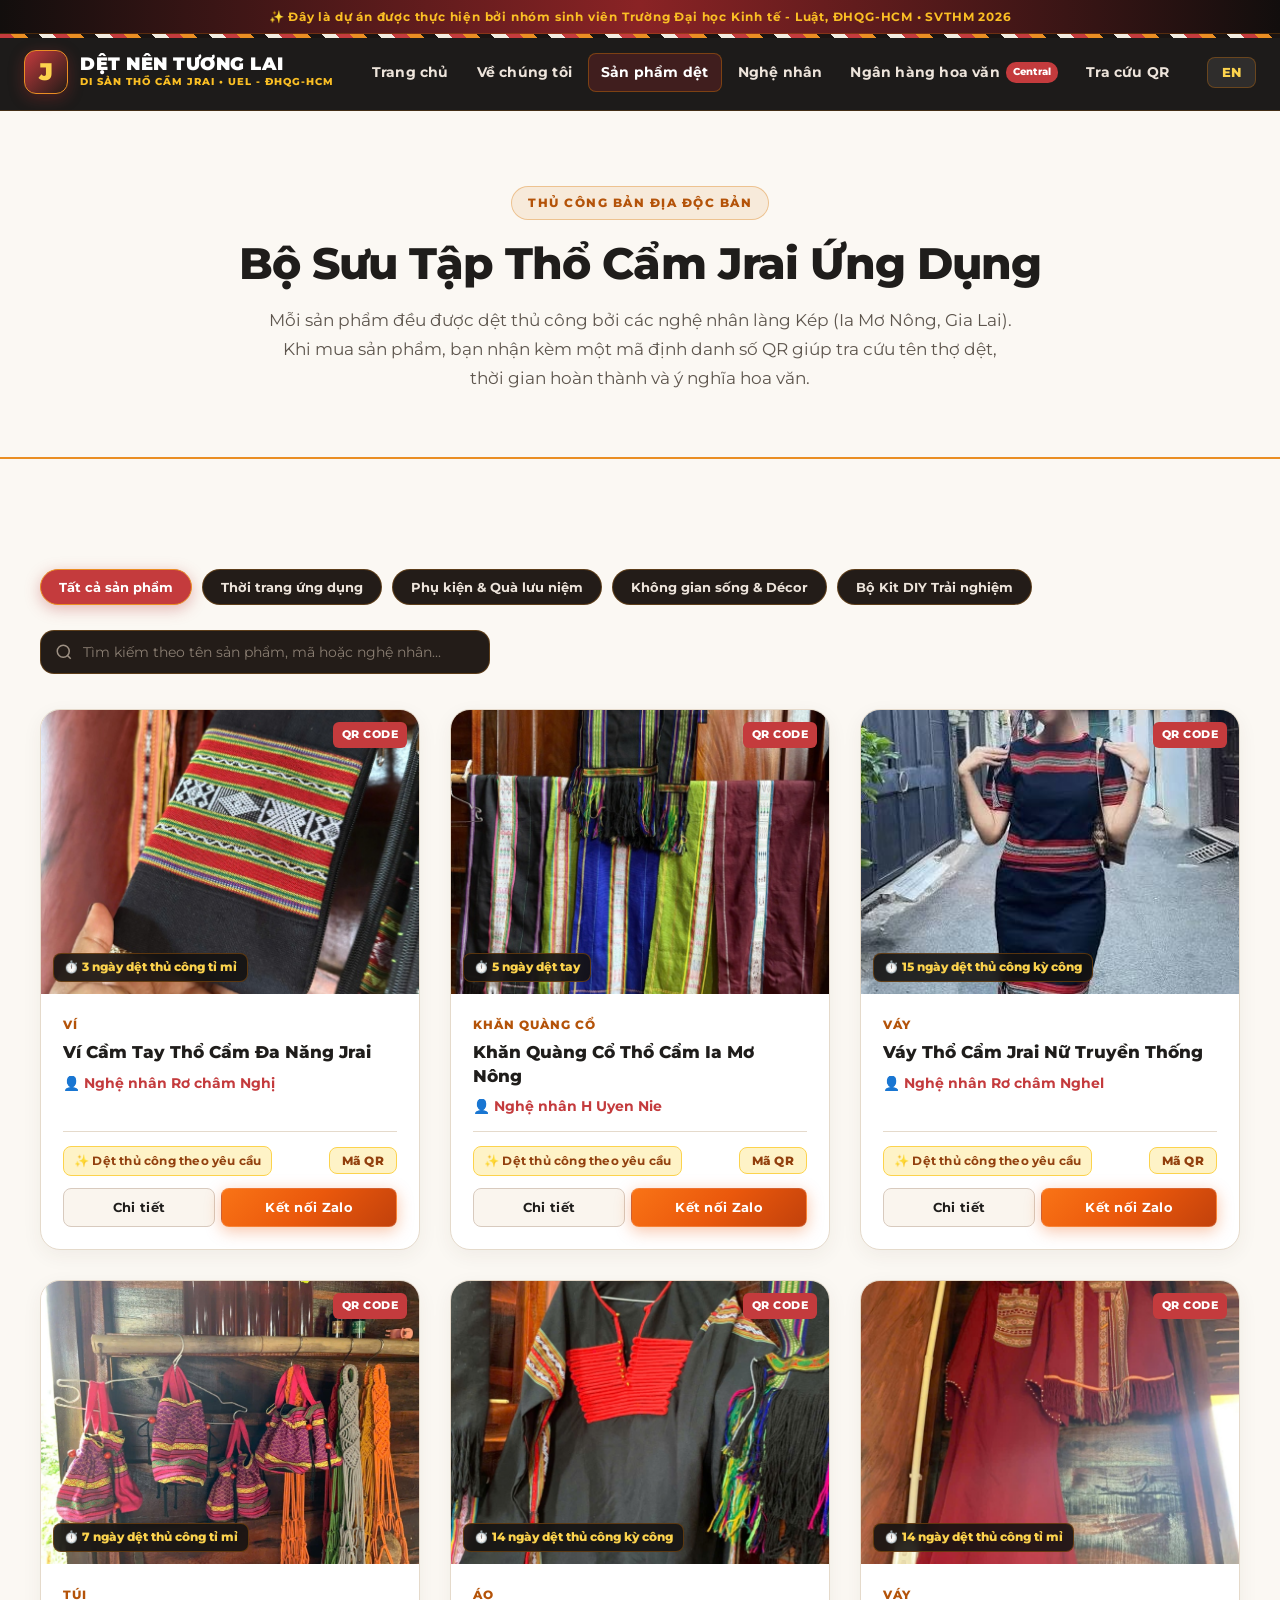
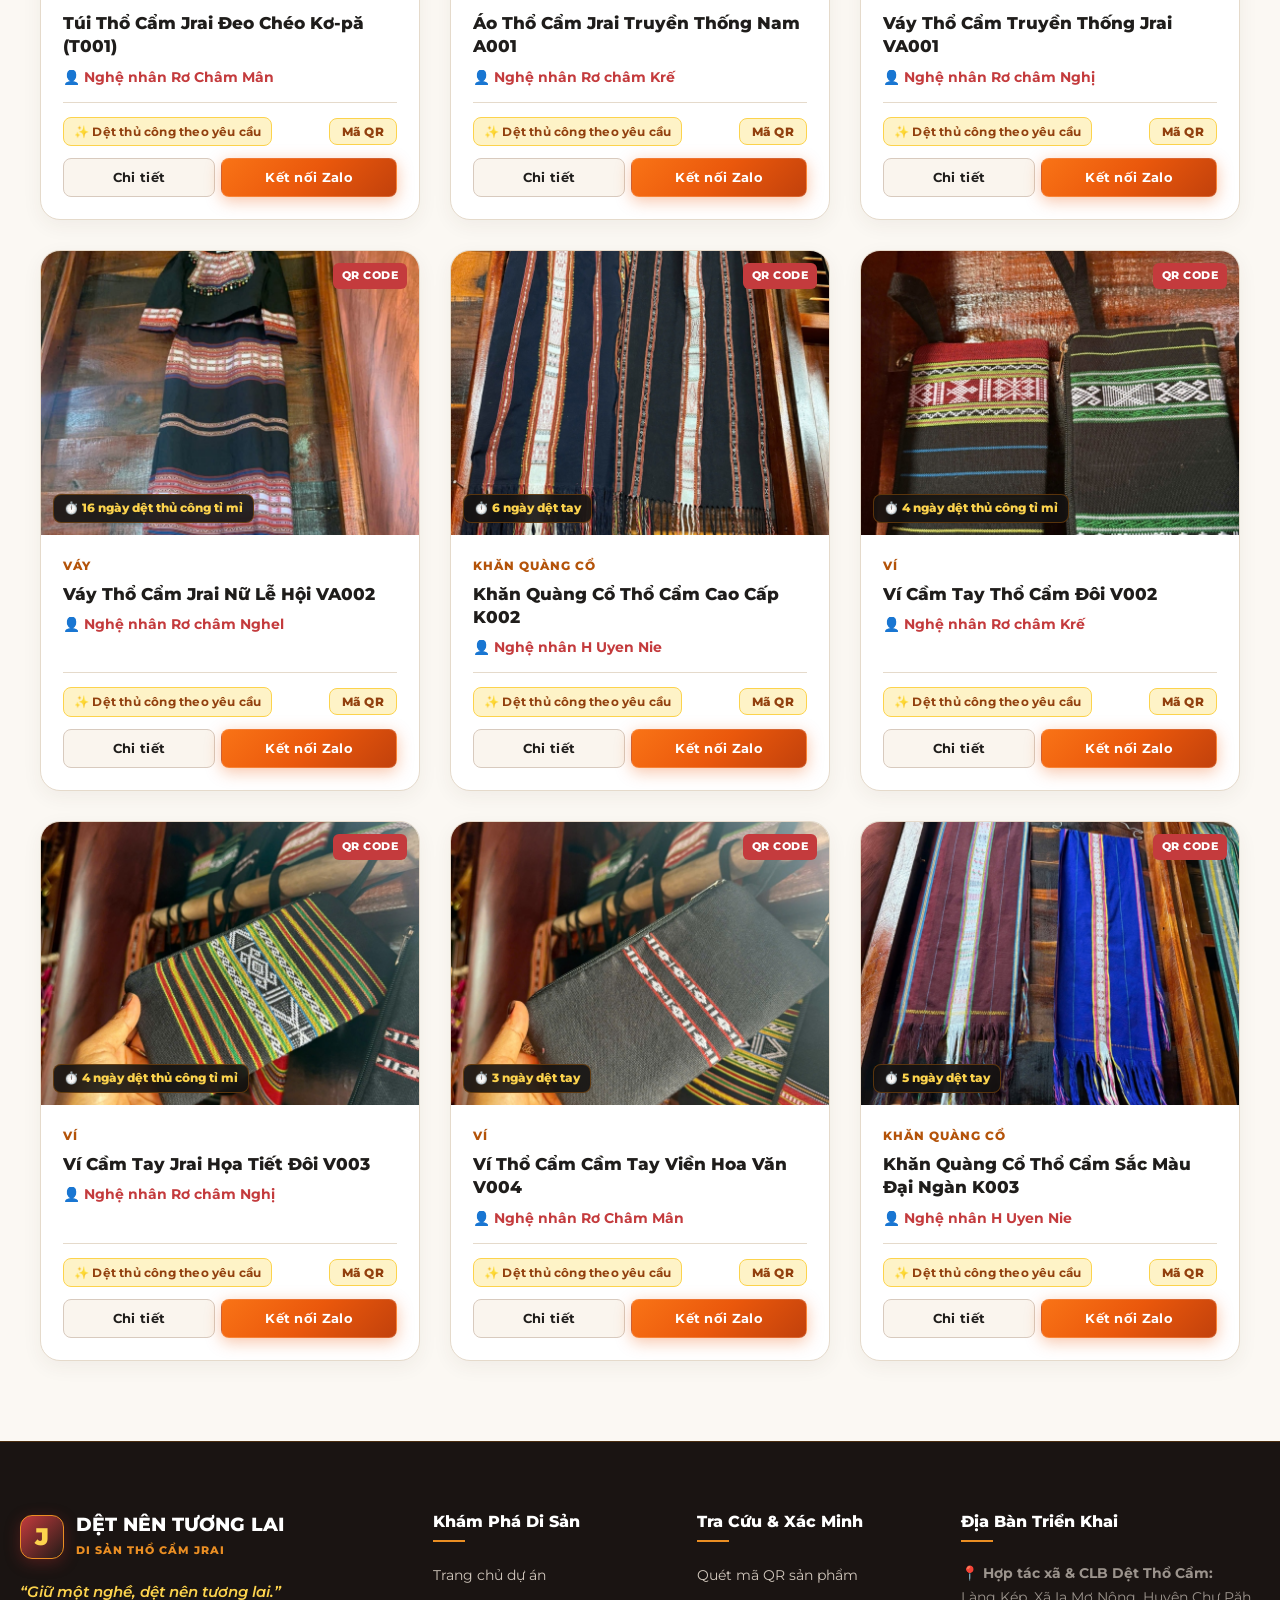
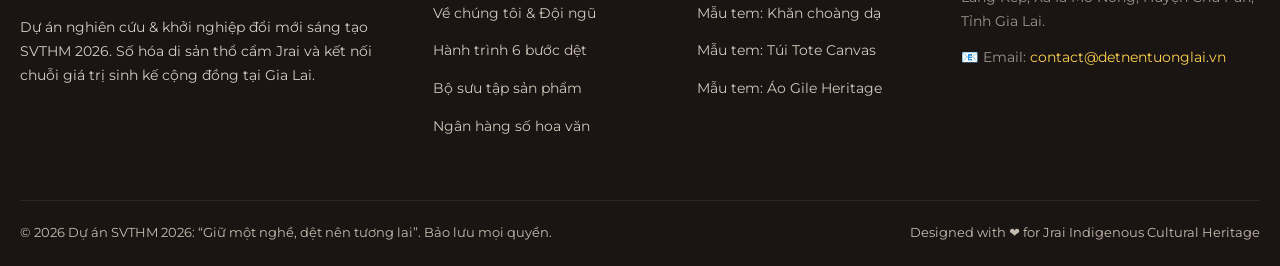
==== products.html @ b79cdd57 "feat: Toan bo ma nguon website Det Nen Tuong Lai - SVTHM 2026" ====
<!DOCTYPE html>
<html lang="vi">
<head>
  <meta charset="UTF-8">
  <meta name="viewport" content="width=device-width, initial-scale=1.0">
  <title>Sản Phẩm Thổ Cẩm — Dệt Nên Tương Lai | SVTHM 2026</title>
  <meta name="description" content="Danh mục sản phẩm thổ cẩm Jrai thủ công tinh xảo: khăn choàng sợi bông, túi tote canvas, áo gile đương đại, khăn runner décor và bộ kit tự dệt DIY.">
  <link rel="stylesheet" href="styles/main.css">
  <style>
    .filter-bar {
      display: flex;
      flex-wrap: wrap;
      gap: 10px;
      align-items: center;
      margin: 30px 0 10px;
    }
    .category-filter-btn {
      padding: 9px 18px;
      border-radius: var(--radius-full);
      background: #231C18;
      border: 1.5px solid rgba(229, 138, 31, 0.3);
      color: #EDE4DB;
      font-size: 0.84rem;
      font-weight: 700;
      cursor: pointer;
      transition: var(--transition-smooth);
    }
    .category-filter-btn:hover, .category-filter-btn.active {
      background: var(--color-bazan-red);
      color: #fff;
      border-color: var(--color-forest-gold);
      box-shadow: 0 4px 15px rgba(185, 56, 58, 0.35);
    }
    .search-filter-wrap {
      display: flex;
      flex-wrap: wrap;
      gap: 15px;
      justify-content: space-between;
      align-items: center;
      margin-bottom: 25px;
    }
    .product-search-box {
      position: relative;
      min-width: 280px;
      flex: 1;
      max-width: 450px;
    }
    .product-search-box input {
      width: 100%;
      padding: 12px 18px 12px 42px;
      border-radius: var(--radius-md);
      border: 1.5px solid rgba(229, 138, 31, 0.3);
      background: #231C18;
      color: #FFFFFF;
      font-size: 0.9rem;
    }
    .product-search-box input::placeholder {
      color: #8A7E72;
    }
    .product-search-box svg {
      position: absolute;
      left: 15px;
      top: 50%;
      transform: translateY(-50%);
      color: var(--color-text-light);
    }
  </style>
</head>
<body class="lang-vi">

  <!-- TOP NOTICE BAR -->
  <div class="top-notice-bar">
    <span class="lang-vi">✨ Đây là dự án được thực hiện bởi nhóm sinh viên Trường Đại học Kinh tế - Luật, ĐHQG-HCM • SVTHM 2026</span>
    <span class="lang-en">✨ Project developed by students of University of Economics and Law, VNU-HCM • SVTHM 2026</span>
  </div>

  <!-- MAIN HEADER -->
  <header class="main-header brocade-border-top">
    <div class="container header-container">
      <a href="index.html" class="logo">
        <div class="logo-badge">J</div>
        <div class="logo-text-wrap">
          <span class="logo-title">DỆT NÊN TƯƠNG LAI</span>
          <span class="logo-subtitle">DI SẢN THỔ CẨM JRAI • UEL - ĐHQG-HCM</span>
        </div>
      </a>

      <nav class="main-nav" id="main-nav">
        <ul class="nav-list">
          <li><a href="index.html" class="nav-link"><span class="lang-vi">Trang chủ</span><span class="lang-en">Home</span></a></li>
          <li><a href="about.html" class="nav-link"><span class="lang-vi">Về chúng tôi</span><span class="lang-en">About Us</span></a></li>
          <li><a href="products.html" class="nav-link active"><span class="lang-vi">Sản phẩm dệt</span><span class="lang-en">Brocade Products</span></a></li>
          <li><a href="artisans.html" class="nav-link"><span class="lang-vi">Nghệ nhân</span><span class="lang-en">Master Artisans</span></a></li>
          <li><a href="motifs.html" class="nav-link"><span class="lang-vi">Ngân hàng hoa văn</span><span class="lang-en">Cultural Bank</span><span class="nav-badge-pill">Central</span></a></li>
          <li><a href="traceability.html" class="nav-link"><span class="lang-vi">Tra cứu QR</span><span class="lang-en">QR Traceability</span></a></li>
        </ul>
      </nav>

      <div class="header-actions">
        <button class="lang-switch-btn" id="lang-toggle-btn" title="Language Switcher">
          <span class="lang-vi">EN</span>
          <span class="lang-en">VI</span>
        </button>
        <button class="mobile-toggle" id="mobile-toggle" aria-label="Menu">
          <svg xmlns="http://www.w3.org/2000/svg" width="24" height="24" viewBox="0 0 24 24" fill="none" stroke="currentColor" stroke-width="2"><line x1="3" y1="12" x2="21" y2="12"></line><line x1="3" y1="6" x2="21" y2="6"></line><line x1="3" y1="18" x2="21" y2="18"></line></svg>
        </button>
      </div>
    </div>
  </header>

  <!-- PRODUCTS HERO -->
  <section class="section section-watermark-weave" style="padding: 75px 0 65px; border-bottom: 2px solid var(--color-forest-gold);">
    <div class="container text-center">
      <span class="section-tag gold">
        <span class="lang-vi">Thủ công bản địa độc bản</span>
        <span class="lang-en">Bespoke Indigenous Craft</span>
      </span>
      <h1 class="section-title" style="margin-bottom: 15px;">
        <span class="lang-vi">Bộ Sưu Tập Thổ Cẩm Jrai Ứng Dụng</span>
        <span class="lang-en">Contemporary Jrai Handwoven Collection</span>
      </h1>
      <p class="section-desc" style="max-width: 750px; margin: 0 auto;">
        <span class="lang-vi">Mỗi sản phẩm đều được dệt thủ công bởi các nghệ nhân làng Kép (Ia Mơ Nông, Gia Lai). Khi mua sản phẩm, bạn nhận kèm một mã định danh số QR giúp tra cứu tên thợ dệt, thời gian hoàn thành và ý nghĩa hoa văn.</span>
        <span class="lang-en">Handcrafted by indigenous artisans in Ia Mo Nong village. Each piece comes with a digital QR tag linking to its maker, weaving hours, and cultural motif story.</span>
      </p>
    </div>
  </section>

  <!-- PRODUCTS CONTENT & FILTER -->
  <section class="section section-watermark-stilt">
    <div class="container">
      <div class="search-filter-wrap">
        <!-- Bộ lọc Category -->
        <div class="filter-bar">
          <button class="category-filter-btn active" data-filter="all">
            <span class="lang-vi">Tất cả sản phẩm</span>
            <span class="lang-en">All Products</span>
          </button>
          <button class="category-filter-btn" data-filter="fashion">
            <span class="lang-vi">Thời trang ứng dụng</span>
            <span class="lang-en">Wearable Fashion</span>
          </button>
          <button class="category-filter-btn" data-filter="accessories">
            <span class="lang-vi">Phụ kiện & Quà lưu niệm</span>
            <span class="lang-en">Everyday Accessories</span>
          </button>
          <button class="category-filter-btn" data-filter="decor">
            <span class="lang-vi">Không gian sống & Décor</span>
            <span class="lang-en">Living & Décor</span>
          </button>
          <button class="category-filter-btn" data-filter="diy">
            <span class="lang-vi">Bộ Kit DIY Trải nghiệm</span>
            <span class="lang-en">DIY Weaving Kit</span>
          </button>
        </div>

        <!-- Ô tìm kiếm sản phẩm -->
        <div class="product-search-box">
          <svg xmlns="http://www.w3.org/2000/svg" width="18" height="18" viewBox="0 0 24 24" fill="none" stroke="currentColor" stroke-width="2"><circle cx="11" cy="11" r="8"></circle><line x1="21" y1="21" x2="16.65" y2="16.65"></line></svg>
          <input type="text" id="product-search-input" placeholder="Tìm kiếm theo tên sản phẩm, mã hoặc nghệ nhân...">
        </div>
      </div>

      <!-- Grid danh sách sản phẩm -->
      <div class="products-grid" id="all-products-grid">
        <!-- Render tự động bởi js/main.js -->
      </div>
    </div>
  </section>

  <!-- MAIN FOOTER -->
  <footer class="main-footer">
    <div class="container footer-top">
      <div>
        <div class="footer-logo-wrap">
          <div class="logo-badge">J</div>
          <div>
            <h3 style="font-family: var(--font-serif); font-size: 1.2rem; color: #fff;">DỆT NÊN TƯƠNG LAI</h3>
            <span style="font-size: 0.7rem; color: var(--color-forest-gold); font-weight: 800; letter-spacing: 1px;">DI SẢN THỔ CẨM JRAI</span>
          </div>
        </div>
        <p class="footer-tagline">“Giữ một nghề, dệt nên tương lai.”</p>
        <p class="footer-desc">
          Dự án nghiên cứu & khởi nghiệp đổi mới sáng tạo SVTHM 2026. Số hóa di sản thổ cẩm Jrai và kết nối chuỗi giá trị sinh kế cộng đồng tại Gia Lai.
        </p>
      </div>

      <div>
        <h4 class="footer-col-title">Khám Phá Di Sản</h4>
        <ul class="footer-links">
          <li><a href="index.html">Trang chủ dự án</a></li>
          <li><a href="about.html">Về chúng tôi & Đội ngũ</a></li>
          <li><a href="about.html#journey">Hành trình 6 bước dệt</a></li>
          <li><a href="products.html">Bộ sưu tập sản phẩm</a></li>
          <li><a href="motifs.html">Ngân hàng số hoa văn</a></li>
        </ul>
      </div>

      <div>
        <h4 class="footer-col-title">Tra Cứu & Xác Minh</h4>
        <ul class="footer-links">
          <li><a href="traceability.html">Quét mã QR sản phẩm</a></li>
          <li><a href="traceability.html?code=JRAI-IMN-001">Mẫu tem: Khăn choàng dạ</a></li>
          <li><a href="traceability.html?code=JRAI-IMN-002">Mẫu tem: Túi Tote Canvas</a></li>
          <li><a href="traceability.html?code=JRAI-IMN-003">Mẫu tem: Áo Gile Heritage</a></li>
        </ul>
      </div>

      <div>
        <h4 class="footer-col-title">Địa Bàn Triển Khai</h4>
        <p style="font-size: 0.88rem; color: #9C948D; line-height: 1.7; margin-bottom: 12px;">
          📍 <strong>Hợp tác xã & CLB Dệt Thổ Cẩm:</strong><br>
          Làng Kép, Xã Ia Mơ Nông, Huyện Chư Păh, Tỉnh Gia Lai.
        </p>
        <p style="font-size: 0.88rem; color: #9C948D; line-height: 1.7;">
          📧 Email: <a href="mailto:contact@detnentuonglai.vn" style="color: var(--color-amber-glow);">contact@detnentuonglai.vn</a>
        </p>
      </div>
    </div>

    <div class="container footer-bottom">
      <div>© 2026 Dự án SVTHM 2026: “Giữ một nghề, dệt nên tương lai”. Bảo lưu mọi quyền.</div>
      <div>Designed with ❤️ for Jrai Indigenous Cultural Heritage</div>
    </div>
  </footer>

  <!-- GLOBAL MODAL -->
  <div class="modal-backdrop" id="global-modal-backdrop">
    <div class="modal-dialog">
      <button class="modal-close-btn" id="modal-close-btn" aria-label="Đóng">&times;</button>
      <div id="modal-dynamic-content"></div>
    </div>
  </div>

  <!-- SCRIPTS -->
  <script src="js/products-data.js"></script>
  <script src="js/artisans-data.js"></script>
  <script src="js/motifs-data.js"></script>
  <script src="js/main.js"></script>
</body>
</html>
---- styles/main.css ----
/* ==========================================================================
   DỰ ÁN SVTHM2026: GIỮ MỘT NGHỀ - DỆT NÊN TƯƠNG LAI
   MAIN DESIGN SYSTEM & STYLESHEET
   Phong cách: Đại ngàn Tây Nguyên Đương Đại (Modern Highland Heritage)
   Typography: Trọn bộ gia đình Montserrat (300, 400, 500, 600, 700, 800, 900)
   ========================================================================== */

@import url('https://fonts.googleapis.com/css2?family=Montserrat:ital,wght@0,300;0,400;0,500;0,600;0,700;0,800;0,900;1,400;1,600;1,700&family=Roboto:wght@300;400;500;700&display=swap');

/* --- CSS VARIABLES (TOKENS) --- */
:root {
  /* Bảng màu Tây Nguyên Tone Nóng Cốt Lõi - Warm Highland Heritage Theme */
  --color-bazan-red: #C43B3D;
  --color-bazan-dark: #8A2325;
  --color-bazan-deep: #541700;
  --color-bazan-light: #E0585A;
  
  --color-indigo-black: #1A1412;
  --color-charcoal-deep: #221B17;
  --color-charcoal-surface: #2B221D;
  --color-charcoal-border: #48382F;
  
  --color-forest-gold: #EA8E23;
  --color-forest-gold-light: #FBBF24;
  --color-amber-glow: #FCD34D;
  
  --color-bark-brown: #3E2719;
  --color-earth-warm: #5A3622;
  
  /* Tone Be Solid & Bông Thô Tự Nhiên Tây Nguyên - Tươi sáng, sang trọng, cực kỳ dễ đọc */
  --color-cotton-ivory: #FBF8F3;       /* Nền trang chính: Be Solid sáng tự nhiên */
  --color-cotton-surface: #F2ECE1;     /* Nền section xen kẽ: Be solid mộc ấm */
  --color-cotton-border: #E5DACB;      /* Viền be tự nhiên thanh lịch */
  
  --color-moss-green: #3D7535;

  --color-text-main: #1F1D1B;          /* Chữ chính: Than bazan đậm, siêu rõ nét trên nền be */
  --color-text-muted: #5D554D;         /* Chữ phụ: Nâu xám trầm dễ đọc */
  --color-text-light: #8A7E72;
  --color-text-on-dark: #FBF9F5;
  --color-text-light: #9E9184;
  --color-text-on-dark: #FBF9F5;
  
  /* Typography không chân hiện đại chuẩn Montserrat */
  --font-heading: 'Montserrat', system-ui, -apple-system, sans-serif;
  --font-sans: 'Montserrat', 'Roboto', system-ui, -apple-system, sans-serif;
  
  /* Container & Shadows */
  --container-max: 1240px;
  --radius-sm: 8px;
  --radius-md: 14px;
  --radius-lg: 20px;
  --radius-xl: 24px;
  --radius-full: 9999px;
  
  --shadow-subtle: 0 4px 15px rgba(0, 0, 0, 0.25);
  --shadow-card: 0 10px 30px rgba(0, 0, 0, 0.4);
  --shadow-hover: 0 18px 45px rgba(185, 56, 58, 0.35);
  --shadow-dark: 0 15px 40px rgba(0, 0, 0, 0.6);

  --transition-smooth: all 0.3s cubic-bezier(0.25, 0.8, 0.25, 1);
}

/* --- RESET & BASE STYLES --- */
*, *::before, *::after {
  box-sizing: border-box;
  margin: 0;
  padding: 0;
}

html {
  font-size: 16px;
  scroll-behavior: smooth;
  -webkit-font-smoothing: antialiased;
}

body {
  font-family: var(--font-sans);
  background-color: var(--color-cotton-ivory);
  color: var(--color-text-main);
  line-height: 1.6;
  overflow-x: hidden;
  min-height: 100vh;
  display: flex;
  flex-direction: column;
}

h1, h2, h3, h4, h5, h6 {
  font-family: var(--font-heading);
  color: #1F1D1B;
  font-weight: 800;
  line-height: 1.25;
}

.hero-section h1, .hero-section h2, .hero-section h3, .hero-section h4, .hero-section h5, .hero-section h6,
.team-section-container h2, .team-section-container h3, .team-section-container h4,
.main-footer h1, .main-footer h2, .main-footer h3,
.top-bar, .main-header {
  color: #FFFFFF !important;
}

img {
  max-width: 100%;
  height: auto;
  display: block;
}

a {
  color: inherit;
  text-decoration: none;
  transition: var(--transition-smooth);
}

button, input, select, textarea {
  font-family: inherit;
  font-size: inherit;
  border: none;
  outline: none;
}

ul, ol {
  list-style: none;
}

/* --- ĐA NGÔN NGỮ (VI/EN SWITCHER) --- */
body.lang-vi .lang-en { display: none !important; }
body.lang-en .lang-vi { display: none !important; }

/* --- TIỆN ÍCH DÙNG CHUNG --- */
.container {
  width: 100%;
  max-width: var(--container-max);
  margin-left: auto;
  margin-right: auto;
  padding-left: 20px;
  padding-right: 20px;
}

.section {
  padding: 80px 0;
  position: relative;
}

.section-tag {
  display: inline-flex;
  align-items: center;
  gap: 8px;
  padding: 6px 16px;
  background-color: rgba(168, 40, 43, 0.08);
  border: 1px solid rgba(168, 40, 43, 0.25);
  color: var(--color-bazan-red);
  font-size: 0.78rem;
  font-weight: 800;
  text-transform: uppercase;
  letter-spacing: 1.5px;
  border-radius: var(--radius-full);
  margin-bottom: 16px;
}

.section-tag.gold {
  background-color: rgba(217, 119, 6, 0.1);
  border-color: rgba(217, 119, 6, 0.35);
  color: #B45309;
}

.section-title {
  font-size: clamp(2rem, 3.8vw, 2.75rem);
  font-weight: 800;
  color: #1F1D1B;
  line-height: 1.25;
  margin-bottom: 18px;
  letter-spacing: -0.02em;
}

.section-desc {
  font-size: 1.05rem;
  color: #5D554D;
  max-width: 680px;
  line-height: 1.7;
}

.text-center {
  text-align: center;
}

.text-center .section-desc {
  margin-left: auto;
  margin-right: auto;
}

/* ==========================================================================
   SOLID BEIGE SECTION BACKGROUNDS (MÀU BE SOLID ĐẠI NGÀN SANG TRỌNG)
   ========================================================================== */
.section-watermark-weave,
.section-watermark-mist,
.section-watermark-feast,
.section-watermark-stilt {
  background-color: var(--color-cotton-ivory) !important;
  background-image: none !important;
}

.section-watermark-hearth,
.section-watermark-gathering,
.section-watermark-artisans,
.section-watermark-field,
.section-watermark-kids {
  background-color: var(--color-cotton-surface) !important;
  background-image: none !important;
}

/* Nhãn trung gian kết nối phi thương mại */
.product-intermediary-badge {
  display: inline-flex;
  align-items: center;
  gap: 5px;
  font-size: 0.76rem;
  font-weight: 700;
  color: #92400E;
  background: #FEF3C7;
  border: 1px solid #FCD34D;
  padding: 4px 10px;
  border-radius: var(--radius-sm);
  letter-spacing: 0.2px;
}

/* Thổ cẩm Brocade Border Pattern */
.brocade-border-top {
  position: relative;
}
.brocade-border-top::before {
  content: '';
  position: absolute;
  top: 0;
  left: 0;
  right: 0;
  height: 4px;
  background: repeating-linear-gradient(
    45deg,
    var(--color-bazan-red),
    var(--color-bazan-red) 10px,
    var(--color-forest-gold) 10px,
    var(--color-forest-gold) 20px,
    var(--color-indigo-black) 20px,
    var(--color-indigo-black) 30px,
    var(--color-cotton-surface) 30px,
    var(--color-cotton-surface) 40px
  );
  z-index: 5;
}

/* --- BUTTONS --- */
.btn {
  display: inline-flex;
  align-items: center;
  justify-content: center;
  gap: 8px;
  padding: 12px 24px;
  border-radius: var(--radius-md);
  font-size: 0.9rem;
  font-weight: 700;
  letter-spacing: 0.3px;
  cursor: pointer;
  transition: var(--transition-smooth);
  text-decoration: none;
}

.btn-primary {
  background: linear-gradient(135deg, var(--color-bazan-red) 0%, var(--color-bazan-deep) 100%);
  color: #fff;
  border: 1px solid var(--color-bazan-red);
  box-shadow: 0 8px 20px rgba(158, 42, 43, 0.25);
}

.btn-primary:hover {
  background: linear-gradient(135deg, var(--color-bazan-light) 0%, var(--color-bazan-red) 100%);
  transform: translateY(-2px);
  box-shadow: 0 12px 28px rgba(158, 42, 43, 0.35);
  color: #fff;
}

.btn-gold {
  background: linear-gradient(135deg, var(--color-forest-gold) 0%, #b45309 100%);
  color: #fff;
  box-shadow: 0 8px 20px rgba(217, 119, 6, 0.25);
}

.btn-gold:hover {
  transform: translateY(-2px);
  box-shadow: 0 12px 28px rgba(217, 119, 6, 0.35);
}

/* Nút liên hệ mua nhanh Zalo & Messenger - Tông màu Nóng Tây Nguyên (Cam & Vàng Nổi bật) */
.btn-zalo {
  background: linear-gradient(135deg, #F97316 0%, #EA580C 50%, #C2410C 100%);
  color: #fff !important;
  font-weight: 700;
  white-space: nowrap;
  box-shadow: 0 4px 16px rgba(234, 88, 12, 0.35);
  border: 1px solid rgba(255, 255, 255, 0.15);
  display: inline-flex;
  align-items: center;
  justify-content: center;
  gap: 8px;
}
.btn-zalo:hover {
  background: linear-gradient(135deg, #FB923C 0%, #EA580C 100%);
  color: #fff !important;
  transform: translateY(-2px);
  box-shadow: 0 8px 24px rgba(234, 88, 12, 0.45);
}

.btn-messenger {
  background: linear-gradient(135deg, #F59E0B 0%, #D97706 50%, #B45309 100%);
  color: #fff !important;
  font-weight: 700;
  white-space: nowrap;
  box-shadow: 0 4px 16px rgba(217, 119, 6, 0.35);
  border: 1px solid rgba(255, 255, 255, 0.15);
  display: inline-flex;
  align-items: center;
  justify-content: center;
  gap: 8px;
}
.btn-messenger:hover {
  background: linear-gradient(135deg, #FBBF24 0%, #D97706 100%);
  color: #fff !important;
  transform: translateY(-2px);
  box-shadow: 0 8px 24px rgba(217, 119, 6, 0.45);
}

.btn-outline {
  background: transparent;
  color: var(--color-bazan-red) !important;
  border: 1.5px solid var(--color-bazan-red);
  font-weight: 700;
}
.btn-outline:hover {
  background-color: var(--color-bazan-red);
  color: #FFFFFF !important;
  transform: translateY(-2px);
  box-shadow: 0 6px 18px rgba(168, 40, 43, 0.25);
}

.hero-section .btn-outline {
  background: rgba(255, 255, 255, 0.08);
  color: #FFFFFF !important;
  border: 1.5px solid rgba(229, 138, 31, 0.65);
  backdrop-filter: blur(8px);
}
.hero-section .btn-outline:hover {
  border-color: var(--color-amber-glow);
  background-color: rgba(229, 138, 31, 0.25);
  color: #FFFFFF !important;
}

.btn-outline-dark {
  background: #FAF5EE;
  color: #1F1D1B !important;
  border: 1px solid #D8CABE;
  font-weight: 700;
  transition: var(--transition-smooth);
}
.btn-outline-dark:hover {
  background: var(--color-bazan-red);
  color: #FFFFFF !important;
  border-color: var(--color-bazan-red);
}

.btn-sm {
  padding: 8px 16px;
  font-size: 0.82rem;
  border-radius: var(--radius-sm);
}

/* ==========================================================================
   HEADER & NAVIGATION
   ========================================================================== */
.top-notice-bar {
  background: linear-gradient(90deg, #120e0d 0%, var(--color-bazan-dark) 50%, #120e0d 100%);
  color: var(--color-forest-gold-light);
  font-size: 0.76rem;
  font-weight: 700;
  letter-spacing: 0.8px;
  padding: 7px 15px;
  text-align: center;
  border-bottom: 1px solid rgba(217, 119, 6, 0.25);
}

.main-header {
  position: sticky;
  top: 0;
  z-index: 100;
  background-color: rgba(20, 18, 17, 0.96);
  backdrop-filter: blur(14px);
  -webkit-backdrop-filter: blur(14px);
  border-bottom: 1px solid rgba(217, 119, 6, 0.2);
}

.header-container {
  display: flex;
  align-items: center;
  justify-content: space-between;
  height: 76px;
  max-width: 1440px;
  width: 100%;
  padding-left: 24px;
  padding-right: 24px;
  gap: 16px;
}

.logo {
  display: flex;
  align-items: center;
  gap: 12px;
  flex-shrink: 0;
}

.logo-badge {
  width: 44px;
  height: 44px;
  background: linear-gradient(135deg, var(--color-bazan-red) 0%, var(--color-charcoal-deep) 100%);
  border: 1.5px solid var(--color-forest-gold);
  border-radius: 12px;
  display: flex;
  align-items: center;
  justify-content: center;
  color: var(--color-amber-glow);
  font-size: 1.5rem;
  font-weight: 900;
  box-shadow: 0 4px 15px rgba(158, 42, 43, 0.4);
  flex-shrink: 0;
}

.logo-text-wrap {
  display: flex;
  flex-direction: column;
}

.logo-title {
  font-size: 1.12rem;
  font-weight: 900;
  color: #FFFFFF;
  letter-spacing: 0.5px;
  line-height: 1.15;
  white-space: nowrap;
}

.logo-subtitle {
  font-size: 0.65rem;
  font-weight: 800;
  color: var(--color-forest-gold-light);
  text-transform: uppercase;
  letter-spacing: 1px;
  white-space: nowrap;
}

.main-nav .nav-list {
  display: flex;
  align-items: center;
  gap: 4px;
  flex-wrap: nowrap;
}

.nav-link {
  padding: 8px 12px;
  border-radius: var(--radius-sm);
  color: #EDE4DB;
  font-size: 0.85rem;
  font-weight: 700;
  letter-spacing: 0.2px;
  transition: var(--transition-smooth);
  display: inline-flex;
  align-items: center;
  gap: 6px;
  white-space: nowrap;
}

.nav-link:hover, .nav-link.active {
  color: var(--color-amber-glow);
  background-color: rgba(255, 255, 255, 0.06);
}

.nav-link.active {
  background-color: rgba(158, 42, 43, 0.28);
  border: 1px solid rgba(217, 119, 6, 0.4);
  color: #fff;
}

.nav-badge-pill {
  font-size: 0.65rem;
  padding: 2px 7px;
  background: var(--color-bazan-red);
  color: #fff;
  border-radius: 10px;
  font-weight: 800;
}

.header-actions {
  display: flex;
  align-items: center;
  gap: 12px;
  flex-shrink: 0;
}

.lang-switch-btn {
  background: rgba(255, 255, 255, 0.08);
  border: 1px solid rgba(217, 119, 6, 0.35);
  color: var(--color-amber-glow);
  padding: 7px 14px;
  border-radius: var(--radius-sm);
  font-size: 0.8rem;
  font-weight: 800;
  cursor: pointer;
  transition: var(--transition-smooth);
}
.lang-switch-btn:hover {
  background: var(--color-forest-gold);
  color: #141211;
}

.mobile-toggle {
  display: none;
  background: rgba(255, 255, 255, 0.08);
  border: 1px solid var(--color-charcoal-border);
  color: #FFFFFF;
  width: 42px;
  height: 42px;
  border-radius: var(--radius-sm);
  cursor: pointer;
  align-items: center;
  justify-content: center;
}

/* ==========================================================================
   HERO BANNER
   ========================================================================== */
.hero-section {
  position: relative;
  background-color: var(--color-indigo-black);
  color: #fff;
  min-height: 600px;
  display: flex;
  align-items: center;
  overflow: hidden;
}

.hero-bg-overlay {
  position: absolute;
  inset: 0;
  background: 
    linear-gradient(to right, rgba(20, 18, 17, 0.96) 0%, rgba(20, 18, 17, 0.82) 48%, rgba(20, 18, 17, 0.45) 100%),
    radial-gradient(circle at 80% 30%, rgba(158, 42, 43, 0.35) 0%, transparent 60%);
  z-index: 2;
  pointer-events: none;
}

/* Hero Carousel Slider */
.hero-slider {
  position: absolute;
  inset: 0;
  z-index: 1;
  overflow: hidden;
}

.hero-slide {
  position: absolute;
  inset: 0;
  opacity: 0;
  transform: scale(1.05);
  transition: opacity 1.2s cubic-bezier(0.4, 0, 0.2, 1), transform 7s ease-out;
  pointer-events: none;
}

.hero-slide.active {
  opacity: 1;
  transform: scale(1);
  pointer-events: auto;
}

.hero-bg-image {
  position: absolute;
  inset: 0;
  width: 100%;
  height: 100%;
  object-fit: cover;
  object-position: center 35%;
  filter: saturate(1.15) contrast(1.1);
}

.hero-slide-caption {
  position: absolute;
  bottom: 22px;
  right: 28px;
  background: rgba(20, 18, 17, 0.78);
  backdrop-filter: blur(8px);
  border: 1px solid rgba(217, 119, 6, 0.45);
  color: var(--color-amber-glow);
  font-size: 0.75rem;
  font-weight: 700;
  padding: 6px 14px;
  border-radius: var(--radius-full);
  z-index: 5;
  letter-spacing: 0.6px;
  box-shadow: 0 4px 15px rgba(0, 0, 0, 0.4);
}

.hero-slider-controls {
  position: absolute;
  bottom: 22px;
  left: 28px;
  display: flex;
  align-items: center;
  gap: 10px;
  z-index: 5;
  background: rgba(20, 18, 17, 0.75);
  padding: 5px 12px;
  border-radius: var(--radius-full);
  border: 1px solid rgba(255, 255, 255, 0.15);
  backdrop-filter: blur(8px);
}

.hero-slider-btn {
  background: transparent;
  color: #fff;
  font-size: 1.1rem;
  cursor: pointer;
  width: 26px;
  height: 26px;
  display: flex;
  align-items: center;
  justify-content: center;
  border-radius: 50%;
  transition: var(--transition-smooth);
}

.hero-slider-btn:hover {
  background: var(--color-forest-gold);
  color: #141211;
}

.hero-slider-dots {
  display: flex;
  align-items: center;
  gap: 6px;
}

.hero-slider-dot {
  width: 7px;
  height: 7px;
  border-radius: 50%;
  background: rgba(255, 255, 255, 0.35);
  cursor: pointer;
  transition: var(--transition-smooth);
}

.hero-slider-dot.active {
  width: 20px;
  border-radius: 10px;
  background: var(--color-amber-glow);
}

.hero-content {
  position: relative;
  z-index: 3;
  max-width: 760px;
  padding: 75px 0 65px;
}

.hero-tagline {
  display: inline-flex;
  align-items: center;
  gap: 8px;
  background: rgba(158, 42, 43, 0.45);
  border: 1px solid rgba(217, 119, 6, 0.55);
  color: var(--color-amber-glow);
  padding: 6px 18px;
  border-radius: var(--radius-full);
  font-size: 0.78rem;
  font-weight: 800;
  letter-spacing: 1.5px;
  text-transform: uppercase;
  margin-bottom: 20px;
}

.hero-title {
  color: #FFFFFF !important;
  text-shadow: 0 3px 18px rgba(0, 0, 0, 0.85);
  font-size: clamp(2.3rem, 4.8vw, 3.6rem);
  font-weight: 900;
  line-height: 1.16;
  margin-bottom: 20px;
  letter-spacing: -0.02em;
}

.hero-title-highlight {
  color: #FBBF24;
  background: linear-gradient(90deg, #F59E0B 0%, #FBBF24 50%, #F97316 100%);
  -webkit-background-clip: text;
  background-clip: text;
  -webkit-text-fill-color: transparent;
  display: inline-block;
}

.hero-desc {
  font-size: 1.05rem;
  color: #D6CEC5;
  line-height: 1.7;
  margin-bottom: 35px;
  font-weight: 400;
}

.hero-actions {
  display: flex;
  flex-wrap: wrap;
  gap: 14px;
  margin-bottom: 45px;
}

.hero-stats-grid {
  display: grid;
  grid-template-columns: repeat(4, 1fr);
  gap: 20px;
  padding-top: 25px;
  border-top: 1px solid rgba(217, 119, 6, 0.25);
}

.hero-stat-item {
  display: flex;
  flex-direction: column;
}

.hero-stat-num {
  font-size: 1.9rem;
  font-weight: 900;
  color: var(--color-amber-glow);
  line-height: 1.1;
}

.hero-stat-label {
  font-size: 0.78rem;
  color: #E8DFD5;
  text-transform: uppercase;
  letter-spacing: 0.8px;
  margin-top: 4px;
  font-weight: 700;
}

/* ==========================================================================
   PROBLEM & INNOVATION
   ========================================================================== */
.innovation-grid {
  display: grid;
  grid-template-columns: 1fr 1fr;
  gap: 50px;
  align-items: center;
}

.innovation-card-box {
  background: #FFFFFF;
  border-radius: var(--radius-lg);
  padding: 40px;
  border: 1px solid var(--color-cotton-border);
  box-shadow: 0 8px 30px rgba(60, 45, 30, 0.06);
}

.pillar-item {
  display: flex;
  gap: 18px;
  margin-top: 24px;
}

.pillar-icon {
  width: 50px;
  height: 50px;
  border-radius: var(--radius-md);
  background: rgba(168, 40, 43, 0.1);
  border: 1px solid rgba(168, 40, 43, 0.25);
  color: var(--color-bazan-red);
  display: flex;
  align-items: center;
  justify-content: center;
  font-size: 1.2rem;
  font-weight: 800;
  flex-shrink: 0;
}

.pillar-icon.gold {
  background: rgba(217, 119, 6, 0.1);
  border-color: rgba(217, 119, 6, 0.3);
  color: #B45309;
}

.pillar-icon.green {
  background: rgba(61, 117, 53, 0.1);
  border-color: rgba(61, 117, 53, 0.3);
  color: #2D6A28;
}

.pillar-title {
  font-size: 1.05rem;
  font-weight: 800;
  color: #1F1D1B;
  margin-bottom: 4px;
}

.pillar-desc {
  font-size: 0.88rem;
  color: #5D554D;
  line-height: 1.6;
}

/* ==========================================================================
   PRODUCT CARDS & GRID
   ========================================================================== */
.products-grid {
  display: grid;
  grid-template-columns: repeat(auto-fill, minmax(280px, 1fr));
  gap: 30px;
  margin-top: 35px;
}

.product-card {
  background: #FFFFFF;
  border-radius: var(--radius-lg);
  overflow: hidden;
  border: 1px solid var(--color-cotton-border);
  box-shadow: 0 6px 20px rgba(60, 45, 30, 0.06);
  transition: var(--transition-smooth);
  display: flex;
  flex-direction: column;
}

.product-card:hover {
  transform: translateY(-6px);
  box-shadow: 0 16px 36px rgba(168, 40, 43, 0.15);
  border-color: var(--color-bazan-red);
}

.product-img-wrap {
  position: relative;
  width: 100%;
  aspect-ratio: 4/3;
  overflow: hidden;
  background-color: var(--color-cotton-surface);
}

.product-img {
  width: 100%;
  height: 100%;
  object-fit: cover;
  transition: transform 0.6s ease;
}

.product-card:hover .product-img {
  transform: scale(1.06);
}

.product-hours-badge {
  position: absolute;
  bottom: 12px;
  left: 12px;
  background: rgba(20, 18, 17, 0.88);
  backdrop-filter: blur(6px);
  color: var(--color-amber-glow);
  font-size: 0.74rem;
  font-weight: 800;
  padding: 4px 10px;
  border-radius: var(--radius-sm);
  border: 1px solid rgba(217, 119, 6, 0.35);
  display: flex;
  align-items: center;
  gap: 5px;
}

.product-qr-badge {
  position: absolute;
  top: 12px;
  right: 12px;
  background: var(--color-bazan-red);
  color: #fff;
  font-size: 0.7rem;
  font-weight: 800;
  padding: 4px 9px;
  border-radius: 6px;
  letter-spacing: 0.5px;
  cursor: pointer;
  transition: var(--transition-smooth);
}
.product-qr-badge:hover {
  background: var(--color-forest-gold);
}

.product-body {
  padding: 22px;
  display: flex;
  flex-direction: column;
  flex: 1;
}

.product-category {
  font-size: 0.74rem;
  font-weight: 800;
  text-transform: uppercase;
  color: #B45309;
  letter-spacing: 1px;
  margin-bottom: 6px;
}

.product-title {
  font-size: 1.08rem;
  font-weight: 800;
  color: #1F1D1B;
  line-height: 1.35;
  margin-bottom: 8px;
  display: -webkit-box;
  -webkit-line-clamp: 2;
  -webkit-box-orient: vertical;
  overflow: hidden;
}

.product-title a {
  color: #1F1D1B;
}
.product-title a:hover {
  color: var(--color-bazan-red);
}

.product-artisan-link {
  font-size: 0.86rem;
  color: var(--color-bazan-red);
  font-weight: 700;
  display: inline-flex;
  align-items: center;
  gap: 6px;
  margin-bottom: 14px;
}
.product-artisan-link:hover {
  text-decoration: underline;
  color: var(--color-bazan-dark);
}

.product-footer {
  margin-top: auto;
  padding-top: 14px;
  border-top: 1px solid var(--color-cotton-border);
}

.product-price-row {
  display: flex;
  align-items: center;
  justify-content: space-between;
  margin-bottom: 12px;
}

.product-price {
  font-size: 1.22rem;
  font-weight: 900;
  color: var(--color-bazan-red);
}

.product-actions-row {
  display: flex;
  gap: 6px;
}

.btn-detail {
  padding: 5px 12px;
  font-size: 0.78rem;
  font-weight: 800;
  background: #FEF3C7;
  color: #92400E;
  border: 1px solid #FCD34D;
  border-radius: var(--radius-sm);
  transition: var(--transition-smooth);
  cursor: pointer;
  letter-spacing: 0.3px;
}
.btn-detail:hover {
  background: var(--color-forest-gold);
  color: #FFFFFF;
}

.btn-outline-dark {
  background: #FAF5EE;
  color: #1F1D1B !important;
  border: 1px solid #D8CABE;
  font-weight: 700;
  transition: var(--transition-smooth);
}
.btn-outline-dark:hover {
  background: var(--color-bazan-red);
  color: #FFFFFF !important;
  border-color: var(--color-bazan-red);
}

/* ==========================================================================
   TEAM MEMBERS SECTION - FORMAT CHUẨN TỨ QUÝ GARDEN (TONE NÓNG TÂY NGUYÊN)
   ========================================================================== */
.team-section-container {
  background: 
    linear-gradient(to bottom, rgba(20, 16, 14, 0.88) 0%, rgba(32, 24, 20, 0.82) 50%, rgba(20, 16, 14, 0.92) 100%),
    url('../images/background/image3.jpg') center/cover no-repeat fixed;
  padding: 85px 0 95px;
  border-top: 1px solid var(--color-cotton-border);
}

.team-section-container .section-title {
  color: #FFFFFF !important;
}

.team-section-container .section-desc {
  color: #E2D9D0 !important;
  max-width: 750px;
  margin: 0 auto 30px;
}

.team-grid {
  display: grid;
  grid-template-columns: repeat(3, 1fr);
  column-gap: 36px;
  row-gap: 125px; /* Khoảng cách rộng rãi giữa 2 hàng giúp ảnh chân dung nhô cao không bị chồng lấn */
  margin-top: 50px;
  padding-top: 60px; /* Chừa không gian cho ảnh người nhô lên trên card */
  margin-bottom: 50px;
}

.mentor-spotlight-wrap {
  display: flex;
  justify-content: center;
  margin: 30px auto 40px;
  padding-top: 60px;
}

.mentor-spotlight-card {
  width: 100%;
  max-width: 360px;
}

.team-card {
  position: relative;
  height: 350px;
  background: #231C18;
  border: 1px solid rgba(229, 138, 31, 0.25);
  border-radius: 20px;
  box-shadow: 0 10px 32px rgba(0, 0, 0, 0.35);
  overflow: visible; /* Cho phép portrait vươn lên trên */
  padding: 0;
  transition: transform 0.4s cubic-bezier(0.25, 0.8, 0.25, 1), box-shadow 0.4s ease;
}

.team-card:hover {
  transform: translateY(-10px);
  box-shadow: 0 24px 56px rgba(185, 56, 58, 0.35);
  border-color: var(--color-forest-gold);
}

/* Khối màu nền bên trái chiếm 52% vươn lên 60px - Tone Nóng Tây Nguyên */
.team-bg-shape {
  position: absolute;
  top: -60px;
  bottom: 0;
  left: 0;
  width: 52%;
  height: calc(100% + 60px);
  background: linear-gradient(160deg, #9E2A2B 0%, #5C1900 100%);
  border-radius: 20px 0 0 20px;
  z-index: 1;
  transition: background 0.3s ease;
}

.team-card:hover .team-bg-shape {
  background: linear-gradient(160deg, #D97706 0%, #8B2500 100%);
}

/* Chữ watermark dọc xoay 180 độ */
.team-bg-text {
  position: absolute;
  top: 12%;
  left: 6px;
  z-index: 2;
  color: rgba(255, 255, 255, 0.12);
  font-size: 28px;
  font-weight: 900;
  writing-mode: vertical-rl;
  transform: rotate(180deg);
  text-transform: uppercase;
  font-family: var(--font-heading);
  letter-spacing: 2px;
  pointer-events: none;
}

/* Portrait Wrapper nhô lên trên */
.team-portrait-wrapper {
  position: absolute;
  top: -60px;
  bottom: 0;
  left: 0;
  right: 0;
  z-index: 3;
  display: flex;
  justify-content: center;
  align-items: flex-end;
  overflow: visible;
}

.team-portrait-wrapper img {
  height: 120%;
  width: auto;
  max-width: 120%;
  object-fit: contain;
  object-position: bottom center;
  display: block;
  transition: transform 0.4s ease;
  transform-origin: bottom center;
}

.team-card:hover .team-portrait-wrapper img {
  transform: scale(1.05);
}

/* Căn chỉnh ảnh bạn Hiếu thẳng hàng ngang với Khang và Cát Tường mà tỷ lệ người vừa vặn, không bị to */
.team-img-hieu {
  transform: translateY(-22px) scale(0.98);
  transform-origin: bottom center;
}
.team-card:hover .team-img-hieu {
  transform: translateY(-22px) scale(1.03);
}

/* Info Overlay phía chân card */
.team-info-overlay {
  position: absolute;
  bottom: 0;
  left: 0;
  right: 0;
  height: 40%;
  background: linear-gradient(to top, rgba(92, 25, 0, 0.98) 0%, rgba(122, 31, 32, 0.75) 55%, rgba(0, 0, 0, 0) 100%);
  z-index: 4;
  display: flex;
  flex-direction: column;
  justify-content: flex-end;
  padding: 18px 16px;
  border-radius: 0 0 20px 20px;
}

.team-name {
  color: #ffffff !important;
  font-size: 17px !important;
  font-weight: 800 !important;
  margin: 0 0 4px 0 !important;
  text-align: left !important;
  letter-spacing: 0.2px;
}

.team-role {
  color: #FBBF24 !important;
  font-size: 11px !important;
  font-weight: 700 !important;
  text-transform: uppercase !important;
  letter-spacing: 1px !important;
  text-align: left !important;
  margin: 0 !important;
}

/* ==========================================================================
   WINDING JOURNEY - BẢN ĐỒ VIỄN DU TÂY NGUYÊN (PHONG CÁCH EXPEDITION TRAIL)
   ========================================================================== */
.journey-section-bg {
  position: relative;
  background: 
    linear-gradient(to bottom, rgba(22, 18, 16, 0.95) 0%, rgba(26, 21, 18, 0.91) 50%, rgba(22, 18, 16, 0.96) 100%),
    url('../images/background/image4.jpg') center/cover no-repeat fixed !important;
}

.journey-winding-wrapper {
  position: relative;
  max-width: 1100px;
  margin: 50px auto 30px;
  padding: 20px 0;
}

/* Đường mòn SVG uốn lượn phong cách bản đồ địa hình */
.journey-winding-svg {
  position: absolute;
  top: 0;
  left: 0;
  width: 100%;
  height: 100%;
  pointer-events: none;
  z-index: 1;
}

.journey-trail-step {
  display: flex;
  align-items: center;
  position: relative;
  z-index: 2;
  margin-bottom: 95px;
}

.journey-trail-step:last-child {
  margin-bottom: 20px;
}

.journey-trail-step.step-left {
  flex-direction: row;
}

.journey-trail-step.step-right {
  flex-direction: row-reverse;
}

/* Thẻ công đoạn thiết kế dạng Tạp chí Viễn Du (Editorial Travelogue) */
.journey-trail-content {
  width: 46%;
  background: #2C231E;
  border-radius: 24px;
  border: 1px solid rgba(229, 138, 31, 0.28);
  box-shadow: 0 16px 40px rgba(0, 0, 0, 0.35);
  overflow: hidden;
  display: flex;
  flex-direction: column;
  position: relative;
  transition: transform 0.4s ease, box-shadow 0.4s ease, border-color 0.4s ease;
}

.journey-trail-content:hover {
  transform: translateY(-8px);
  box-shadow: 0 24px 50px rgba(185, 56, 58, 0.35);
  border-color: var(--color-forest-gold);
}

/* Ảnh phong cảnh thực địa có viền mây / brush cong mềm */
.journey-trail-thumb {
  height: 220px;
  position: relative;
  overflow: hidden;
  background-color: var(--color-charcoal-deep);
}

.journey-trail-thumb img {
  width: 100%;
  height: 100%;
  object-fit: cover;
  transition: transform 0.6s ease;
}

.journey-trail-content:hover .journey-trail-thumb img {
  transform: scale(1.08);
}

.journey-milestone-tag {
  position: absolute;
  top: 14px;
  left: 14px;
  background: rgba(20, 18, 17, 0.88);
  backdrop-filter: blur(6px);
  color: var(--color-amber-glow);
  font-size: 0.72rem;
  font-weight: 800;
  padding: 5px 14px;
  border-radius: var(--radius-full);
  border: 1px solid rgba(217, 119, 6, 0.4);
  letter-spacing: 1px;
  text-transform: uppercase;
  z-index: 2;
}

/* Thân nội dung với số Watermark khổng lồ phía sau */
.journey-trail-body {
  padding: 26px 28px 24px;
  position: relative;
  overflow: hidden;
}

.journey-watermark-num {
  position: absolute;
  top: -15px;
  right: 15px;
  font-size: 6.2rem;
  font-weight: 900;
  color: rgba(229, 138, 31, 0.1);
  font-family: var(--font-serif);
  line-height: 1;
  pointer-events: none;
  user-select: none;
}

.journey-trail-num {
  font-size: 0.78rem;
  font-weight: 900;
  color: var(--color-amber-glow);
  letter-spacing: 2px;
  margin-bottom: 6px;
  text-transform: uppercase;
}

.journey-trail-title {
  font-size: 1.3rem;
  font-weight: 900;
  color: #FFFFFF;
  margin-bottom: 6px;
  letter-spacing: -0.01em;
}

.journey-trail-subtitle {
  font-size: 0.84rem;
  color: var(--color-forest-gold-light);
  font-weight: 700;
  margin-bottom: 12px;
}

.journey-specs-pills {
  display: flex;
  flex-wrap: wrap;
  gap: 8px;
  margin-bottom: 14px;
}

.journey-spec-pill {
  font-size: 0.74rem;
  font-weight: 700;
  color: #EDE4DB;
  background: #2A221D;
  border: 1px solid #3A2E26;
  padding: 3px 10px;
  border-radius: var(--radius-sm);
}

.journey-trail-text {
  font-size: 0.88rem;
  color: var(--color-text-muted);
  line-height: 1.7;
  margin-bottom: 15px;
}

.journey-trail-link {
  display: inline-flex;
  align-items: center;
  gap: 6px;
  font-size: 0.82rem;
  font-weight: 800;
  color: var(--color-bazan-red);
  text-transform: uppercase;
  letter-spacing: 0.5px;
  transition: gap 0.3s ease;
}

.journey-trail-link:hover {
  gap: 10px;
  color: var(--color-forest-gold);
}

/* Nút mốc Waypoint tròn ở giữa đường mòn */
.journey-trail-center {
  width: 8%;
  display: flex;
  flex-direction: column;
  align-items: center;
  justify-content: center;
  position: relative;
}

.journey-pin-node {
  width: 56px;
  height: 56px;
  border-radius: 50%;
  background: linear-gradient(135deg, #9E2A2B 0%, #5C1900 100%);
  color: #fff;
  border: 4px solid #fff;
  box-shadow: 0 6px 24px rgba(158, 42, 43, 0.4);
  display: flex;
  align-items: center;
  justify-content: center;
  font-size: 1.15rem;
  font-weight: 900;
  z-index: 3;
  transition: transform 0.3s cubic-bezier(0.25, 0.8, 0.25, 1), background 0.3s ease;
}

.journey-trail-step:hover .journey-pin-node {
  transform: scale(1.18);
  background: linear-gradient(135deg, #D97706 0%, #9E2A2B 100%);
  box-shadow: 0 10px 30px rgba(217, 119, 6, 0.5);
}

.journey-trail-spacer {
  width: 46%;
}

@media (max-width: 860px) {
  .journey-winding-svg {
    display: none;
  }
  .journey-trail-step,
  .journey-trail-step.step-right {
    flex-direction: column;
    align-items: flex-start;
    margin-bottom: 50px;
    padding-left: 32px;
    border-left: 3px dashed var(--color-bazan-red);
  }
  .journey-trail-center {
    position: absolute;
    left: -19px;
    top: 15px;
    width: auto;
  }
  .journey-pin-node {
    width: 36px;
    height: 36px;
    font-size: 0.88rem;
    border-width: 2px;
  }
  .journey-trail-content {
    width: 100%;
  }
  .journey-trail-spacer {
    display: none;
  }
}

/* ==========================================================================
   ARTISANS & MOTIFS STYLES
   ========================================================================== */
.artisan-card {
  background: #FFFFFF;
  border-radius: var(--radius-lg);
  border: 1px solid var(--color-cotton-border);
  overflow: hidden;
  box-shadow: 0 6px 20px rgba(60, 45, 30, 0.06);
  transition: var(--transition-smooth);
  display: flex;
  flex-direction: column;
}

.artisan-card:hover {
  transform: translateY(-6px);
  box-shadow: 0 16px 36px rgba(168, 40, 43, 0.15);
  border-color: var(--color-bazan-red);
}

.artisan-img-wrap {
  height: 220px;
  position: relative;
  overflow: hidden;
  background-color: var(--color-cotton-surface);
}

.artisan-img-wrap img {
  width: 100%;
  height: 100%;
  object-fit: cover;
  transition: transform 0.5s ease;
}

.artisan-card:hover .artisan-img-wrap img {
  transform: scale(1.06);
}

.artisan-exp-badge {
  position: absolute;
  bottom: 12px;
  left: 12px;
  background: rgba(20, 18, 17, 0.9);
  color: var(--color-amber-glow);
  font-size: 0.74rem;
  font-weight: 800;
  padding: 4px 10px;
  border-radius: var(--radius-sm);
  border: 1px solid rgba(217, 119, 6, 0.4);
}

.artisan-body {
  padding: 22px;
  display: flex;
  flex-direction: column;
  flex: 1;
}

.artisan-name {
  font-size: 1.2rem;
  font-weight: 800;
  color: #1F1D1B;
  margin-bottom: 4px;
}

.artisan-village {
  font-size: 0.8rem;
  color: #B45309;
  font-weight: 700;
  margin-bottom: 12px;
}

.artisan-quote {
  font-size: 0.88rem;
  color: #5D554D;
  font-style: italic;
  line-height: 1.6;
  margin-bottom: 15px;
  flex: 1;
}

/* ==========================================================================
   MODAL QR IN TEM MÁC & PRINT DIALOG
   ========================================================================== */
.qr-modal-card {
  padding: 35px 25px;
  text-align: center;
}

.qr-code-canvas-wrap {
  width: 220px;
  height: 220px;
  margin: 15px auto;
  padding: 12px;
  background: #fff;
  border: 2px dashed var(--color-bazan-red);
  border-radius: var(--radius-md);
  display: flex;
  align-items: center;
  justify-content: center;
}

.qr-code-canvas-wrap img {
  width: 100%;
  height: 100%;
  object-fit: contain;
}

/* ==========================================================================
   INFINITE MARQUEE RUNNING STRIP (GIỮ MỘT NGHỀ, DỆT NÊN TƯƠNG LAI)
   ========================================================================== */
.marquee-strip {
  width: 100%;
  overflow: hidden;
  white-space: nowrap;
  background: linear-gradient(90deg, #9E2A2B 0%, #7A1F20 50%, #5C1900 100%);
  color: #fff;
  padding: 14px 0;
  border-top: 2px solid var(--color-forest-gold);
  border-bottom: 2px solid var(--color-forest-gold);
  box-shadow: 0 6px 20px rgba(0, 0, 0, 0.18);
  position: relative;
  z-index: 5;
}

.marquee-track {
  display: inline-flex;
  gap: 0;
  animation: marquee-scroll 26s linear infinite;
}

.marquee-track:hover {
  animation-play-state: paused;
}

.marquee-item {
  display: inline-flex;
  align-items: center;
  gap: 22px;
  padding: 0 32px;
  font-size: 0.95rem;
  font-weight: 800;
  text-transform: uppercase;
  letter-spacing: 2px;
  color: #fff;
}

.marquee-item .highlight-gold {
  color: var(--color-amber-glow);
  font-weight: 900;
}

.marquee-item .separator-symbol {
  color: var(--color-forest-gold);
  font-size: 1.15rem;
}

@keyframes marquee-scroll {
  0% { transform: translateX(0); }
  100% { transform: translateX(-50%); }
}

/* ==========================================================================
   DIGITAL MOTIF BANK (NGÂN HÀNG SỐ HOA VĂN)
   ========================================================================== */
.motif-card {
  background: #FFFFFF;
  border-radius: var(--radius-lg);
  border: 1px solid var(--color-cotton-border);
  overflow: hidden;
  box-shadow: 0 6px 20px rgba(60, 45, 30, 0.06);
  transition: transform 0.4s ease, box-shadow 0.4s ease, border-color 0.4s ease;
  display: flex;
  flex-direction: column;
  height: 100%;
}

.motif-card:hover {
  transform: translateY(-8px);
  box-shadow: 0 16px 36px rgba(168, 40, 43, 0.15);
  border-color: var(--color-bazan-red);
}

.motif-header {
  position: relative;
  height: 250px;
  background: radial-gradient(circle at center, #F4EFE6 0%, #E8DFC8 100%);
  display: flex;
  align-items: center;
  justify-content: center;
  padding: 25px;
  overflow: hidden;
  border-bottom: 2px solid var(--color-forest-gold);
}

.motif-header img {
  max-width: 82%;
  max-height: 82%;
  object-fit: contain;
  filter: drop-shadow(0 10px 20px rgba(0, 0, 0, 0.15));
  transition: transform 0.5s cubic-bezier(0.25, 0.8, 0.25, 1);
}

.motif-card:hover .motif-header img {
  transform: scale(1.1);
}

.motif-jrai-name {
  position: absolute;
  bottom: 12px;
  right: 14px;
  background: rgba(20, 18, 17, 0.88);
  backdrop-filter: blur(6px);
  color: var(--color-amber-glow);
  font-size: 0.75rem;
  font-weight: 800;
  padding: 4px 12px;
  border-radius: var(--radius-full);
  border: 1px solid rgba(217, 119, 6, 0.4);
  letter-spacing: 0.5px;
}

.motif-body {
  padding: 24px;
  display: flex;
  flex-direction: column;
  flex: 1;
}

.motif-theme-tag {
  font-size: 0.72rem;
  font-weight: 800;
  text-transform: uppercase;
  color: #B45309;
  letter-spacing: 1px;
  margin-bottom: 6px;
}

.motif-title {
  font-size: 1.15rem;
  font-weight: 800;
  color: #1F1D1B;
  margin-bottom: 10px;
  line-height: 1.35;
}

.motif-meaning {
  font-size: 0.86rem;
  color: #5D554D;
  line-height: 1.6;
  margin-bottom: 16px;
  display: -webkit-box;
  -webkit-line-clamp: 4;
  -webkit-box-orient: vertical;
  overflow: hidden;
  flex: 1;
}

.motif-colors-pills {
  display: flex;
  flex-wrap: wrap;
  gap: 6px;
  margin-bottom: 14px;
}

.motif-color-pill {
  font-size: 0.72rem;
  padding: 3px 8px;
  background: #2A221D;
  border: 1px solid #3A2E26;
  border-radius: var(--radius-sm);
  color: #EDE4DB;
  font-weight: 600;
}

.motif-verified {
  font-size: 0.78rem;
  color: var(--color-forest-gold-light);
  font-weight: 700;
  padding-top: 12px;
  border-top: 1px dashed rgba(229, 138, 31, 0.3);
}

/* ==========================================================================
   FOOTER
   ========================================================================== */
.main-footer {
  background-color: var(--color-indigo-black);
  color: #D6CEC5;
  margin-top: auto;
  border-top: 1px solid rgba(217, 119, 6, 0.25);
}

.footer-top {
  padding: 70px 0 50px;
  display: grid;
  grid-template-columns: 2fr 1.2fr 1.2fr 1.6fr;
  gap: 40px;
}

.footer-logo-wrap {
  display: flex;
  align-items: center;
  gap: 12px;
  margin-bottom: 18px;
}

.footer-tagline {
  font-style: italic;
  color: var(--color-amber-glow);
  font-size: 0.95rem;
  font-weight: 600;
  margin-bottom: 12px;
}

.footer-desc {
  font-size: 0.88rem;
  line-height: 1.7;
  color: #D6CEC5;
  max-width: 360px;
}

.footer-col-title {
  font-size: 1rem;
  font-weight: 800;
  color: #FFFFFF;
  margin-bottom: 20px;
  position: relative;
  padding-bottom: 10px;
}

.footer-col-title::after {
  content: '';
  position: absolute;
  bottom: 0;
  left: 0;
  width: 32px;
  height: 2px;
  background: var(--color-forest-gold);
}

.footer-links li {
  margin-bottom: 12px;
}

.footer-links a {
  color: #D1C7BC;
  font-size: 0.88rem;
  transition: var(--transition-smooth);
}
.footer-links a:hover {
  color: var(--color-amber-glow);
  padding-left: 5px;
}

.footer-bottom {
  padding: 22px 0;
  border-top: 1px solid rgba(255, 255, 255, 0.08);
  font-size: 0.8rem;
  color: #C7BCB0;
  display: flex;
  align-items: center;
  justify-content: space-between;
}

/* ==========================================================================
   MODAL BACKDROP
   ========================================================================== */
.modal-backdrop {
  position: fixed;
  inset: 0;
  background: rgba(14, 12, 11, 0.82);
  backdrop-filter: blur(8px);
  z-index: 1000;
  display: flex;
  align-items: center;
  justify-content: center;
  padding: 20px;
  opacity: 0;
  pointer-events: none;
  transition: opacity 0.3s ease;
}

.modal-backdrop.open {
  opacity: 1;
  pointer-events: auto;
}

.modal-dialog {
  background: #1C1715;
  border-radius: var(--radius-xl);
  max-width: 820px;
  width: 100%;
  max-height: 90vh;
  overflow-y: auto;
  border: 1px solid rgba(229, 138, 31, 0.35);
  box-shadow: 0 20px 60px rgba(0, 0, 0, 0.7);
  position: relative;
  color: #EDE4DB;
  transform: translateY(20px);
  transition: transform 0.3s ease;
}

.modal-backdrop.open .modal-dialog {
  transform: translateY(0);
}

.modal-close-btn {
  position: absolute;
  top: 18px;
  right: 18px;
  width: 36px;
  height: 36px;
  border-radius: 50%;
  background: rgba(255, 255, 255, 0.1);
  color: #EDE4DB;
  border: none;
  display: flex;
  align-items: center;
  justify-content: center;
  font-size: 1.3rem;
  cursor: pointer;
  z-index: 10;
  transition: var(--transition-smooth);
}
.modal-close-btn:hover {
  background: var(--color-bazan-red);
  color: #fff;
}

/* ==========================================================================
   TRACEABILITY STYLES (TRA CỨU NGUỒN GỐC SỐ)
   ========================================================================== */
.trace-search-box {
  background: #FFFFFF;
  border-radius: var(--radius-xl);
  padding: 35px 30px;
  border: 1px solid var(--color-cotton-border);
  box-shadow: 0 10px 35px rgba(60, 45, 30, 0.08);
  max-width: 860px;
  margin: -45px auto 40px;
  position: relative;
  z-index: 10;
}

.trace-input-wrap {
  display: flex;
  gap: 12px;
  margin-bottom: 20px;
}

.trace-input {
  flex: 1;
  padding: 14px 20px;
  background: #FAF6F0;
  border: 1.5px solid #D8CABE;
  border-radius: var(--radius-md);
  color: #1F1D1B;
  font-size: 0.95rem;
  font-weight: 600;
  outline: none;
  transition: var(--transition-smooth);
}
.trace-input:focus {
  border-color: var(--color-bazan-red);
  box-shadow: 0 0 0 3px rgba(168, 40, 43, 0.15);
}
.trace-input::placeholder {
  color: #8A7E72;
}

.sample-codes-pills {
  display: flex;
  align-items: center;
  flex-wrap: wrap;
  gap: 8px;
}

.sample-pill {
  padding: 6px 14px;
  background: #F4EFE6;
  border: 1px solid #E5DACB;
  color: var(--color-bazan-red);
  font-size: 0.78rem;
  font-weight: 700;
  border-radius: var(--radius-full);
  cursor: pointer;
  transition: var(--transition-smooth);
}
.sample-pill:hover {
  background: var(--color-bazan-red);
  color: #fff;
  border-color: var(--color-bazan-red);
}

.trace-result-card {
  background: #FFFFFF;
  border-radius: var(--radius-xl);
  border: 1px solid var(--color-cotton-border);
  box-shadow: 0 10px 35px rgba(60, 45, 30, 0.08);
  overflow: hidden;
  max-width: 860px;
  margin: 0 auto;
  color: #1F1D1B;
}

/* ==========================================================================
   RESPONSIVE
   ========================================================================== */
@media (max-width: 1024px) {
  .team-grid {
    grid-template-columns: repeat(2, 1fr);
    gap: 30px;
  }
  .footer-top {
    grid-template-columns: 1fr 1fr;
    gap: 40px;
  }
  .innovation-grid {
    grid-template-columns: 1fr;
  }
}

@media (max-width: 1080px) {
  .mobile-toggle {
    display: flex;
  }
  .main-nav {
    position: fixed;
    top: 76px;
    left: 0;
    right: 0;
    background: rgba(20, 18, 17, 0.98);
    backdrop-filter: blur(16px);
    -webkit-backdrop-filter: blur(16px);
    padding: 25px 24px;
    border-bottom: 2px solid var(--color-forest-gold);
    display: none;
    box-shadow: var(--shadow-dark);
    z-index: 100;
  }
  .main-nav.open {
    display: block;
  }
  .main-nav .nav-list {
    flex-direction: column;
    align-items: flex-start;
    gap: 12px;
  }
  .nav-link {
    width: 100%;
    font-size: 0.95rem;
    padding: 10px 14px;
  }
}

@media (max-width: 768px) {
  .hero-stats-grid {
    grid-template-columns: 1fr 1fr;
    gap: 15px;
  }
  .journey-stepper {
    flex-direction: column;
    gap: 25px;
  }
  .journey-stepper::before {
    display: none;
  }
  .journey-step-card {
    flex-direction: row;
    width: 100%;
    text-align: left;
    align-items: flex-start;
  }
  .journey-step-body {
    text-align: left;
  }
  .footer-top {
    grid-template-columns: 1fr;
  }
  .footer-bottom {
    flex-direction: column;
    gap: 12px;
    text-align: center;
  }
}

@media (max-width: 992px) {
  .team-grid {
    grid-template-columns: repeat(2, 1fr);
    row-gap: 110px;
  }
}

@media (max-width: 600px) {
  .team-grid {
    grid-template-columns: 1fr;
    row-gap: 90px;
    padding-top: 50px;
  }
}
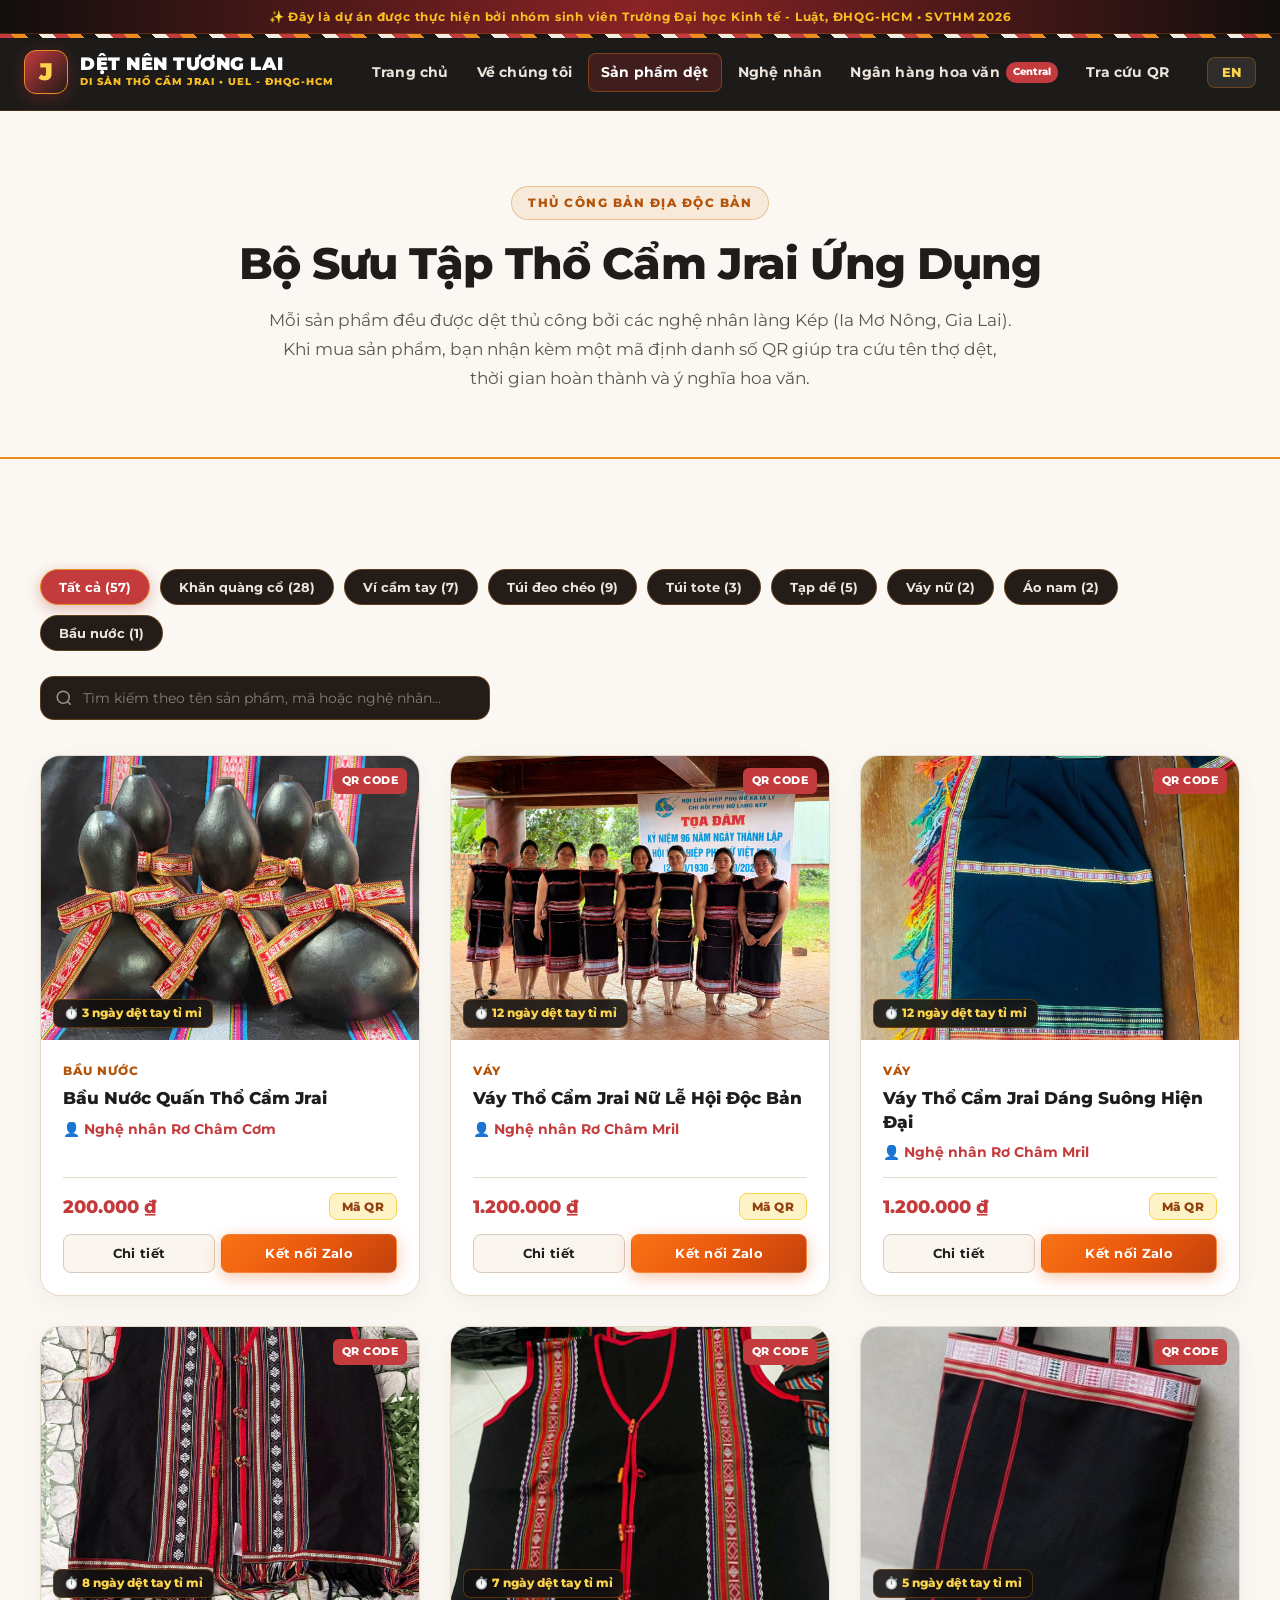
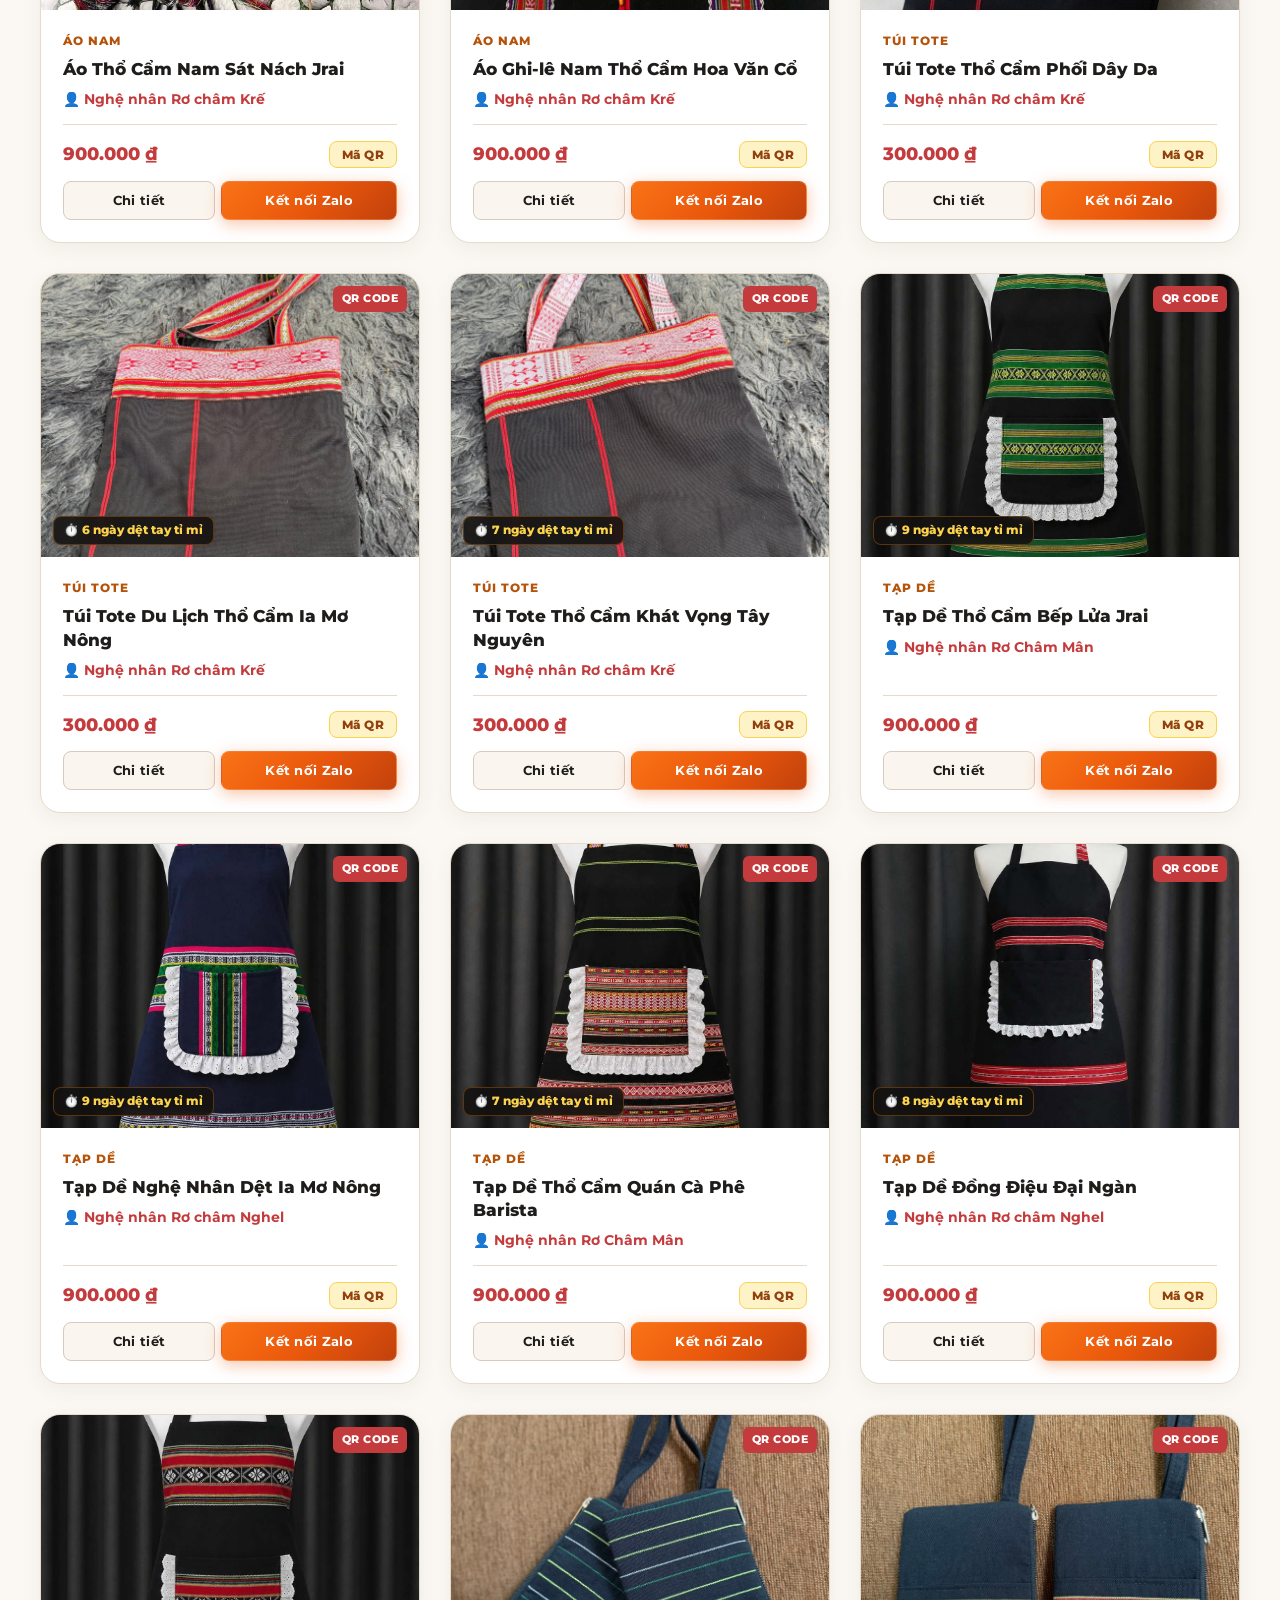
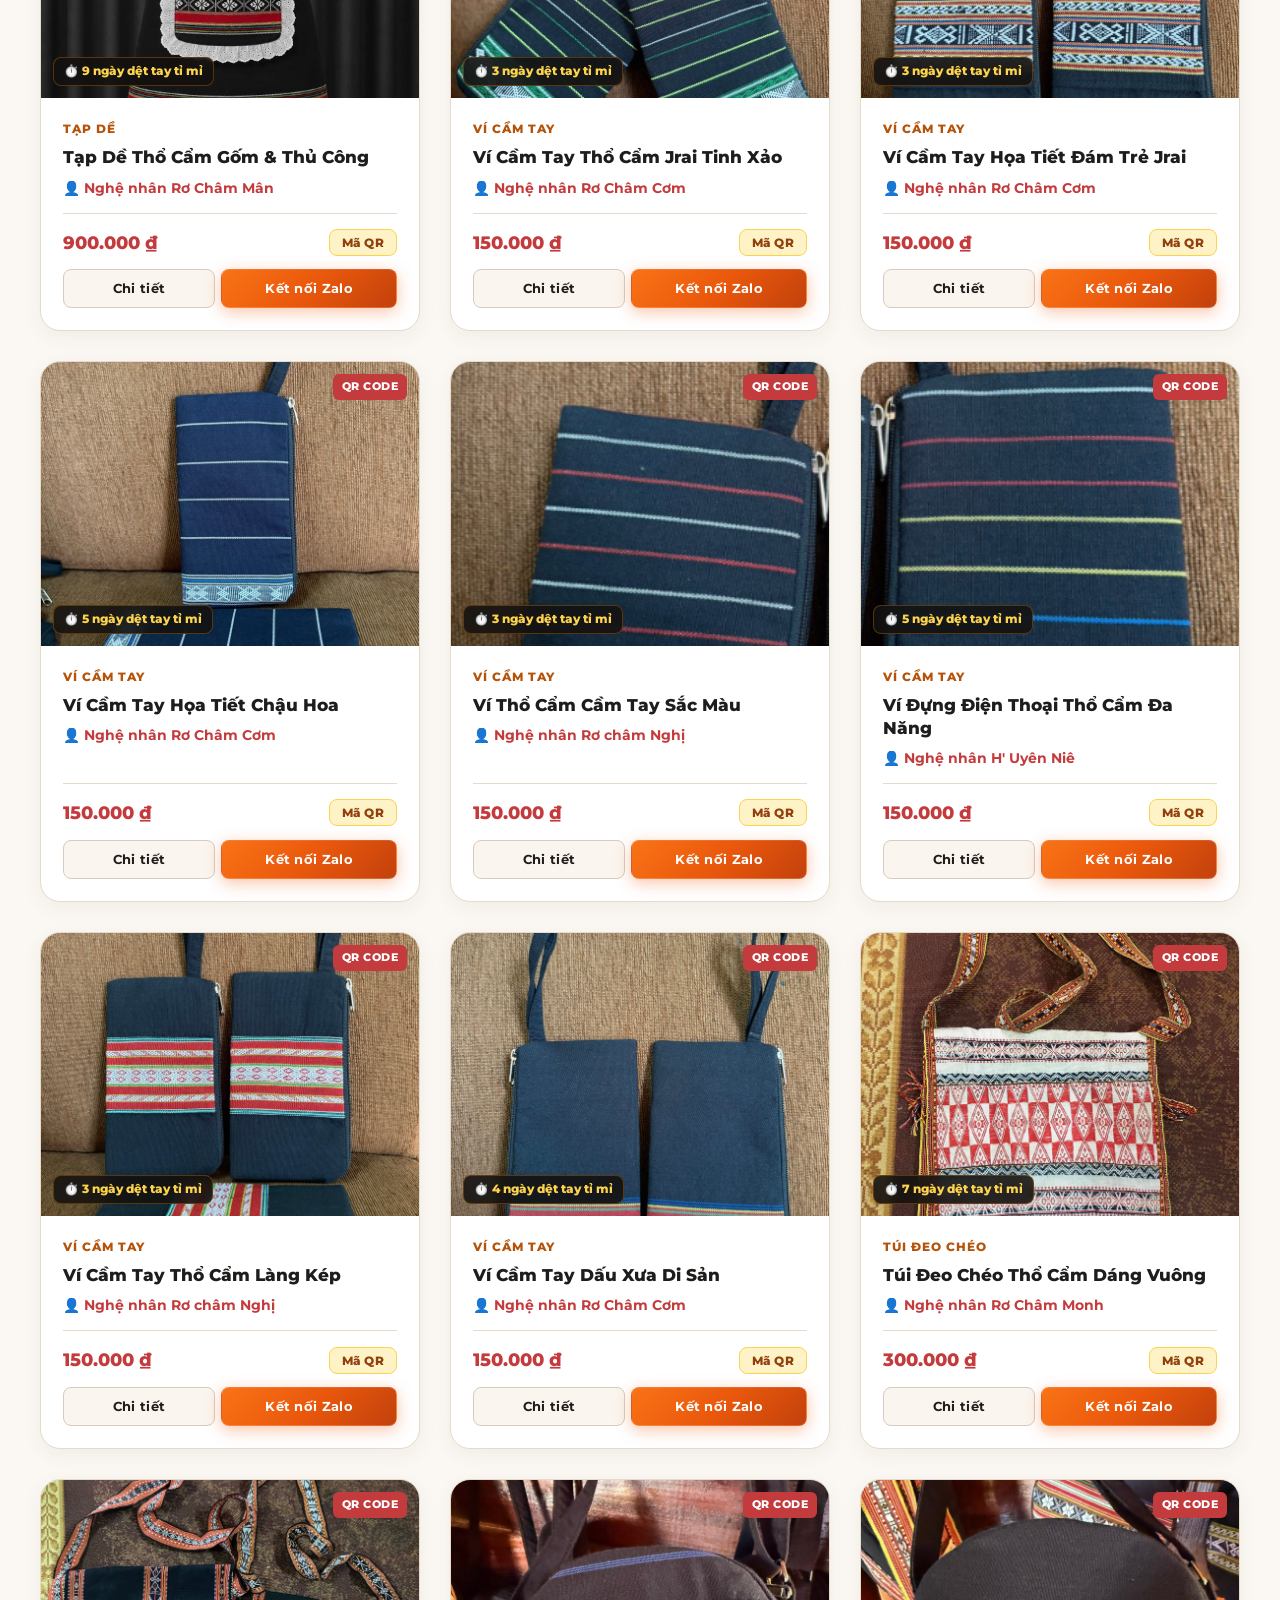
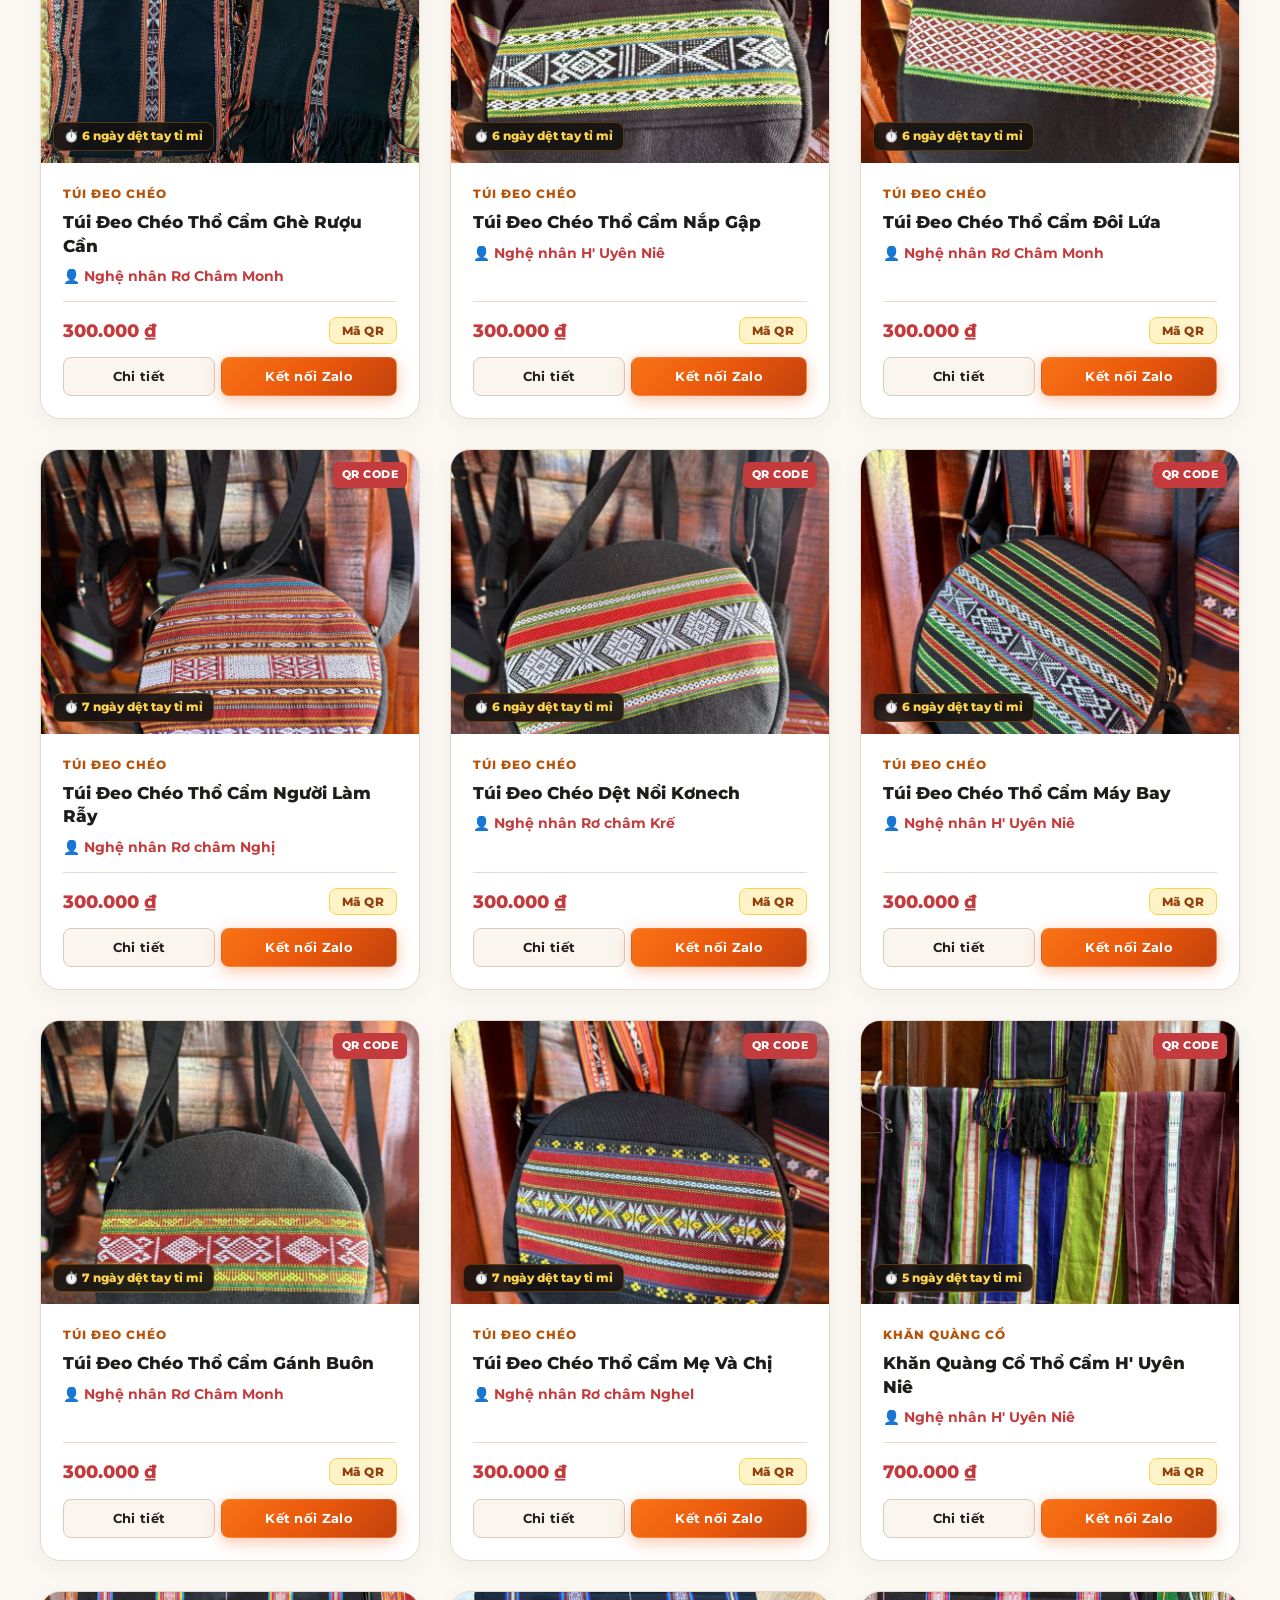
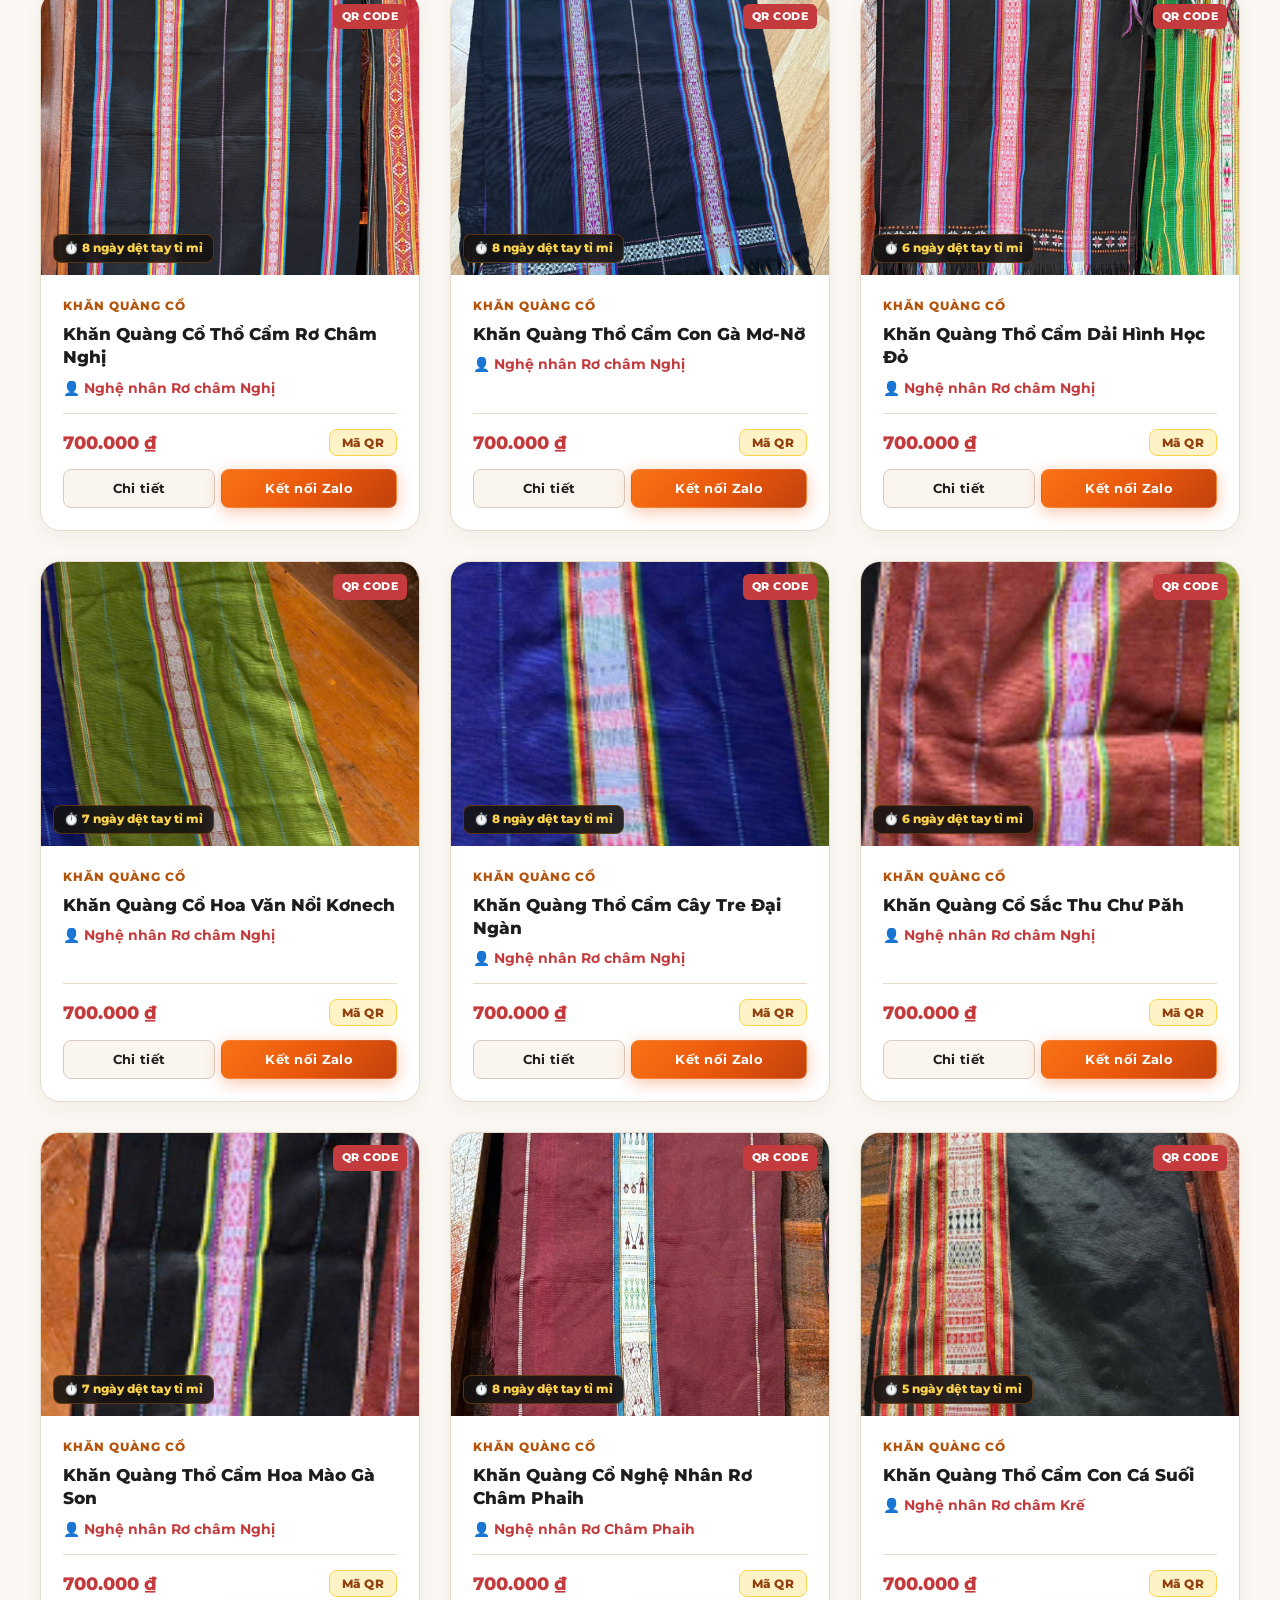
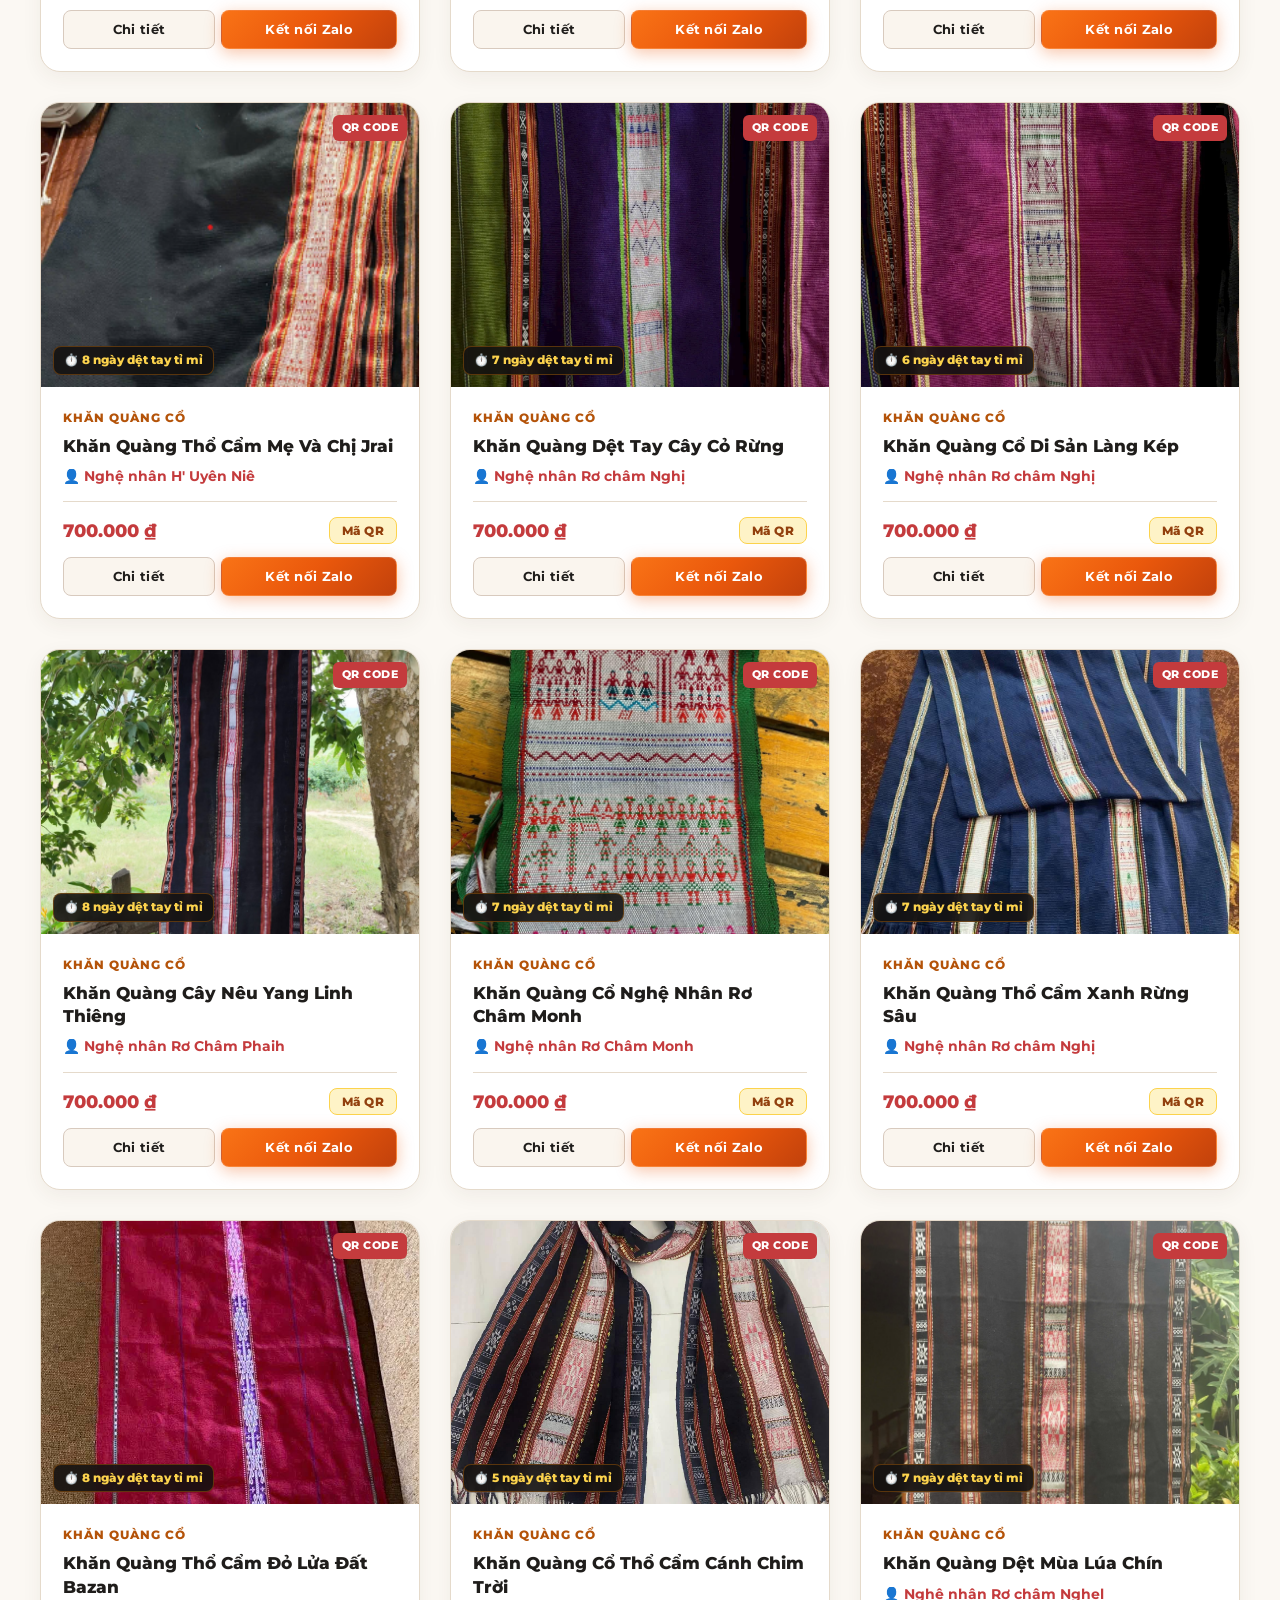
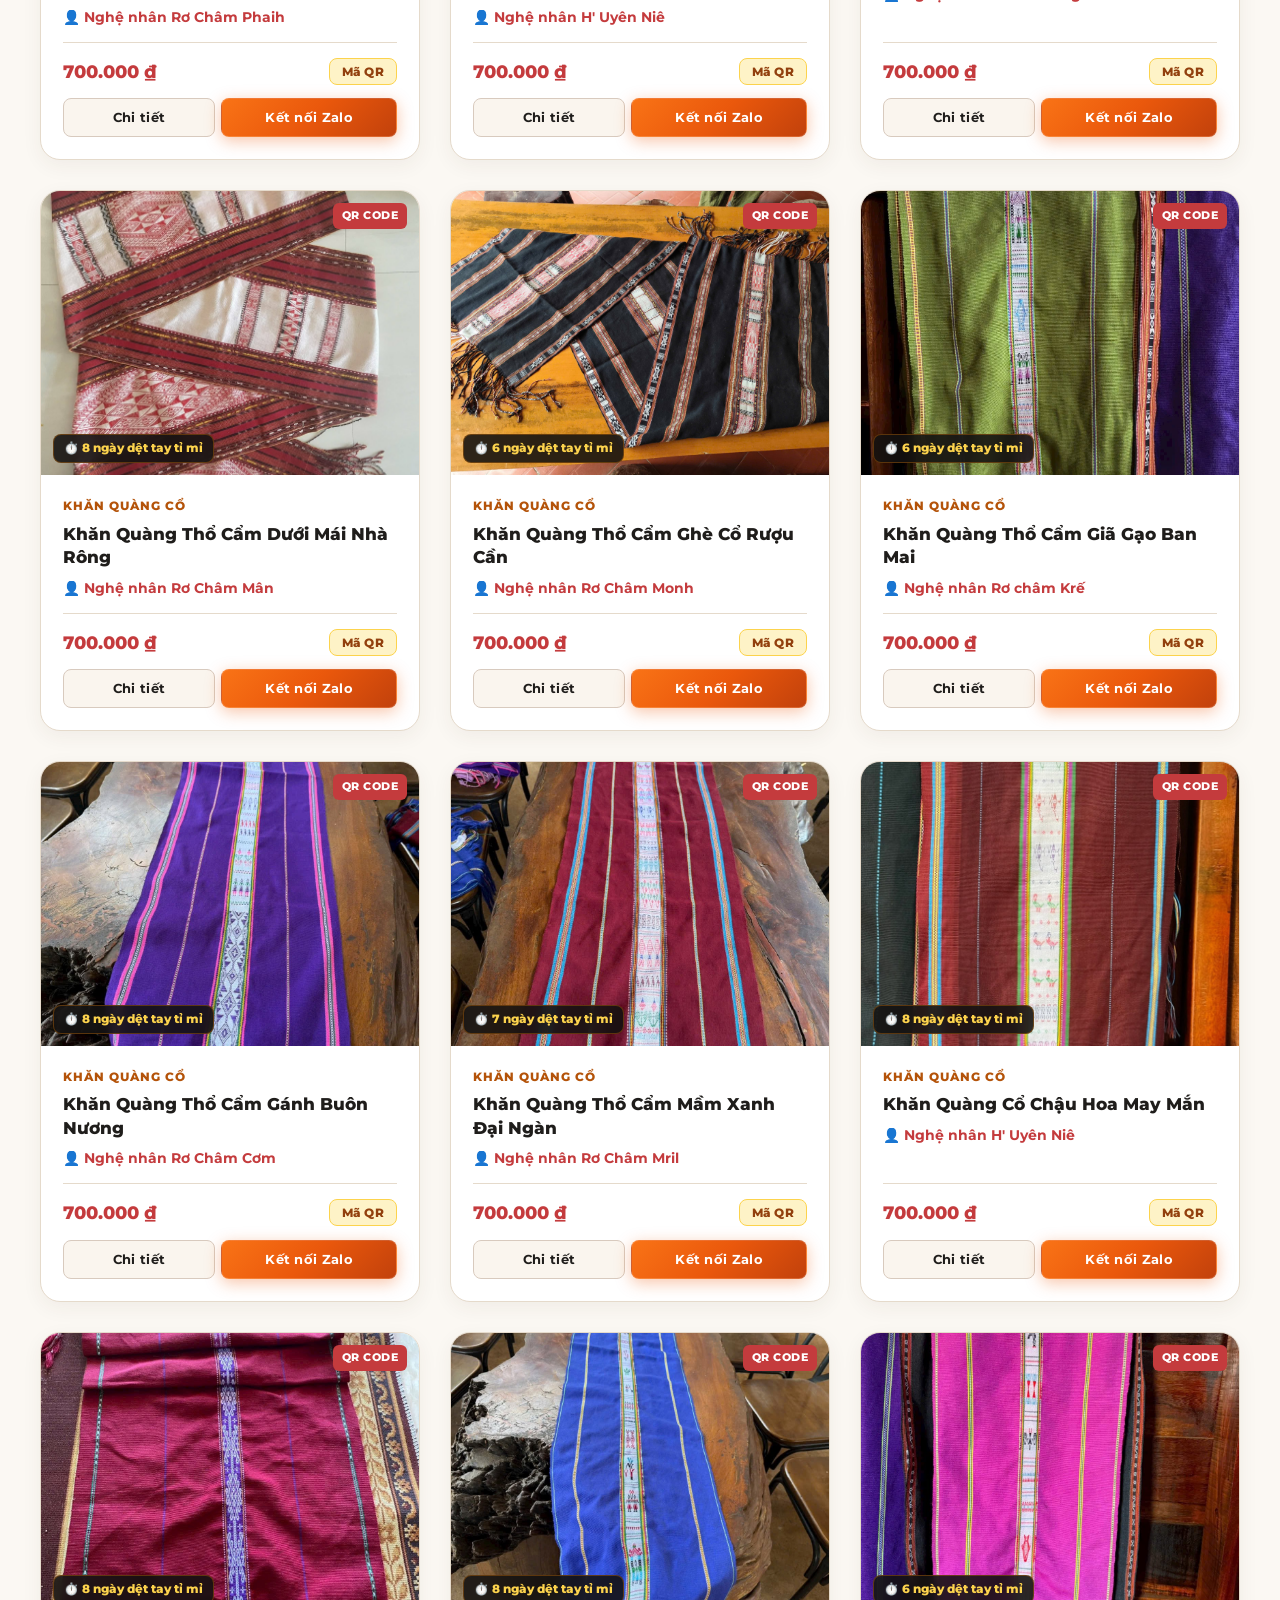
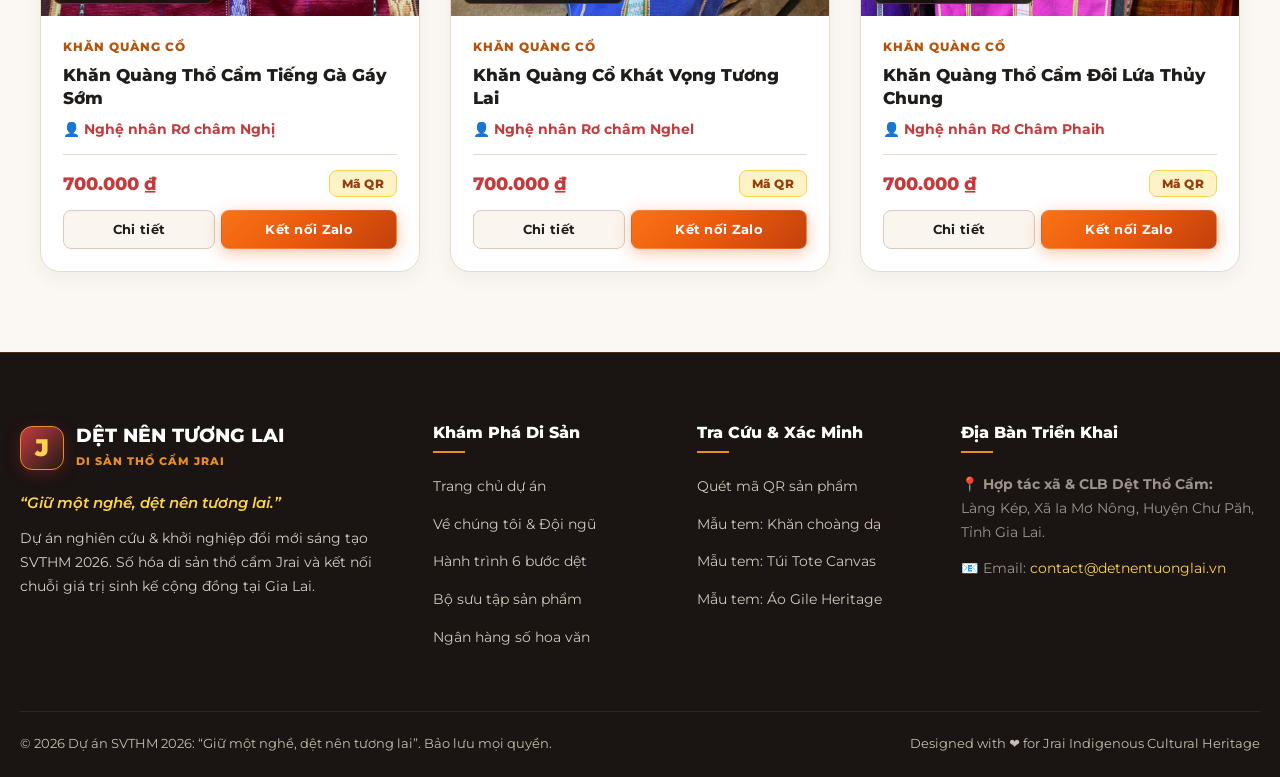
==== commit 5bdf228c: "feat: Cap nhat toan bo 57 san pham, 9 nghe nhan, 20 hoa van tu database SVTHM 2026" ====
--- a/products.html
+++ b/products.html
@@ -133,24 +133,40 @@
         <!-- Bộ lọc Category -->
         <div class="filter-bar">
           <button class="category-filter-btn active" data-filter="all">
-            <span class="lang-vi">Tất cả sản phẩm</span>
-            <span class="lang-en">All Products</span>
-          </button>
-          <button class="category-filter-btn" data-filter="fashion">
-            <span class="lang-vi">Thời trang ứng dụng</span>
-            <span class="lang-en">Wearable Fashion</span>
-          </button>
-          <button class="category-filter-btn" data-filter="accessories">
-            <span class="lang-vi">Phụ kiện & Quà lưu niệm</span>
-            <span class="lang-en">Everyday Accessories</span>
-          </button>
-          <button class="category-filter-btn" data-filter="decor">
-            <span class="lang-vi">Không gian sống & Décor</span>
-            <span class="lang-en">Living & Décor</span>
-          </button>
-          <button class="category-filter-btn" data-filter="diy">
-            <span class="lang-vi">Bộ Kit DIY Trải nghiệm</span>
-            <span class="lang-en">DIY Weaving Kit</span>
+            <span class="lang-vi">Tất cả (57)</span>
+            <span class="lang-en">All (57)</span>
+          </button>
+          <button class="category-filter-btn" data-filter="scarf">
+            <span class="lang-vi">Khăn quàng cổ (28)</span>
+            <span class="lang-en">Scarves (28)</span>
+          </button>
+          <button class="category-filter-btn" data-filter="wallet">
+            <span class="lang-vi">Ví cầm tay (7)</span>
+            <span class="lang-en">Wallets (7)</span>
+          </button>
+          <button class="category-filter-btn" data-filter="crossbag">
+            <span class="lang-vi">Túi đeo chéo (9)</span>
+            <span class="lang-en">Crossbody (9)</span>
+          </button>
+          <button class="category-filter-btn" data-filter="tote">
+            <span class="lang-vi">Túi tote (3)</span>
+            <span class="lang-en">Totes (3)</span>
+          </button>
+          <button class="category-filter-btn" data-filter="apron">
+            <span class="lang-vi">Tạp dề (5)</span>
+            <span class="lang-en">Aprons (5)</span>
+          </button>
+          <button class="category-filter-btn" data-filter="dress">
+            <span class="lang-vi">Váy nữ (2)</span>
+            <span class="lang-en">Dresses (2)</span>
+          </button>
+          <button class="category-filter-btn" data-filter="shirt">
+            <span class="lang-vi">Áo nam (2)</span>
+            <span class="lang-en">Shirts (2)</span>
+          </button>
+          <button class="category-filter-btn" data-filter="gourd">
+            <span class="lang-vi">Bầu nước (1)</span>
+            <span class="lang-en">Gourds (1)</span>
           </button>
         </div>
 
--- a/styles/main.css
+++ b/styles/main.css
@@ -1172,6 +1172,22 @@
     url('../images/background/image4.jpg') center/cover no-repeat fixed !important;
 }
 
+.journey-section-bg .section-tag {
+  color: var(--color-forest-gold) !important;
+  background-color: rgba(229, 138, 31, 0.15) !important;
+  border-color: rgba(229, 138, 31, 0.35) !important;
+}
+
+.journey-section-bg .section-title {
+  color: #FFFFFF !important;
+  text-shadow: 0 2px 14px rgba(0, 0, 0, 0.7);
+}
+
+.journey-section-bg .section-desc {
+  color: #E2D9D0 !important;
+  opacity: 0.95;
+}
+
 .journey-winding-wrapper {
   position: relative;
   max-width: 1100px;
@@ -1329,7 +1345,7 @@
 
 .journey-trail-text {
   font-size: 0.88rem;
-  color: var(--color-text-muted);
+  color: #D6CBC1;
   line-height: 1.7;
   margin-bottom: 15px;
 }
@@ -1340,15 +1356,15 @@
   gap: 6px;
   font-size: 0.82rem;
   font-weight: 800;
-  color: var(--color-bazan-red);
+  color: var(--color-amber-glow);
   text-transform: uppercase;
   letter-spacing: 0.5px;
-  transition: gap 0.3s ease;
+  transition: gap 0.3s ease, color 0.3s ease;
 }
 
 .journey-trail-link:hover {
   gap: 10px;
-  color: var(--color-forest-gold);
+  color: #FCD34D;
 }
 
 /* Nút mốc Waypoint tròn ở giữa đường mòn */
